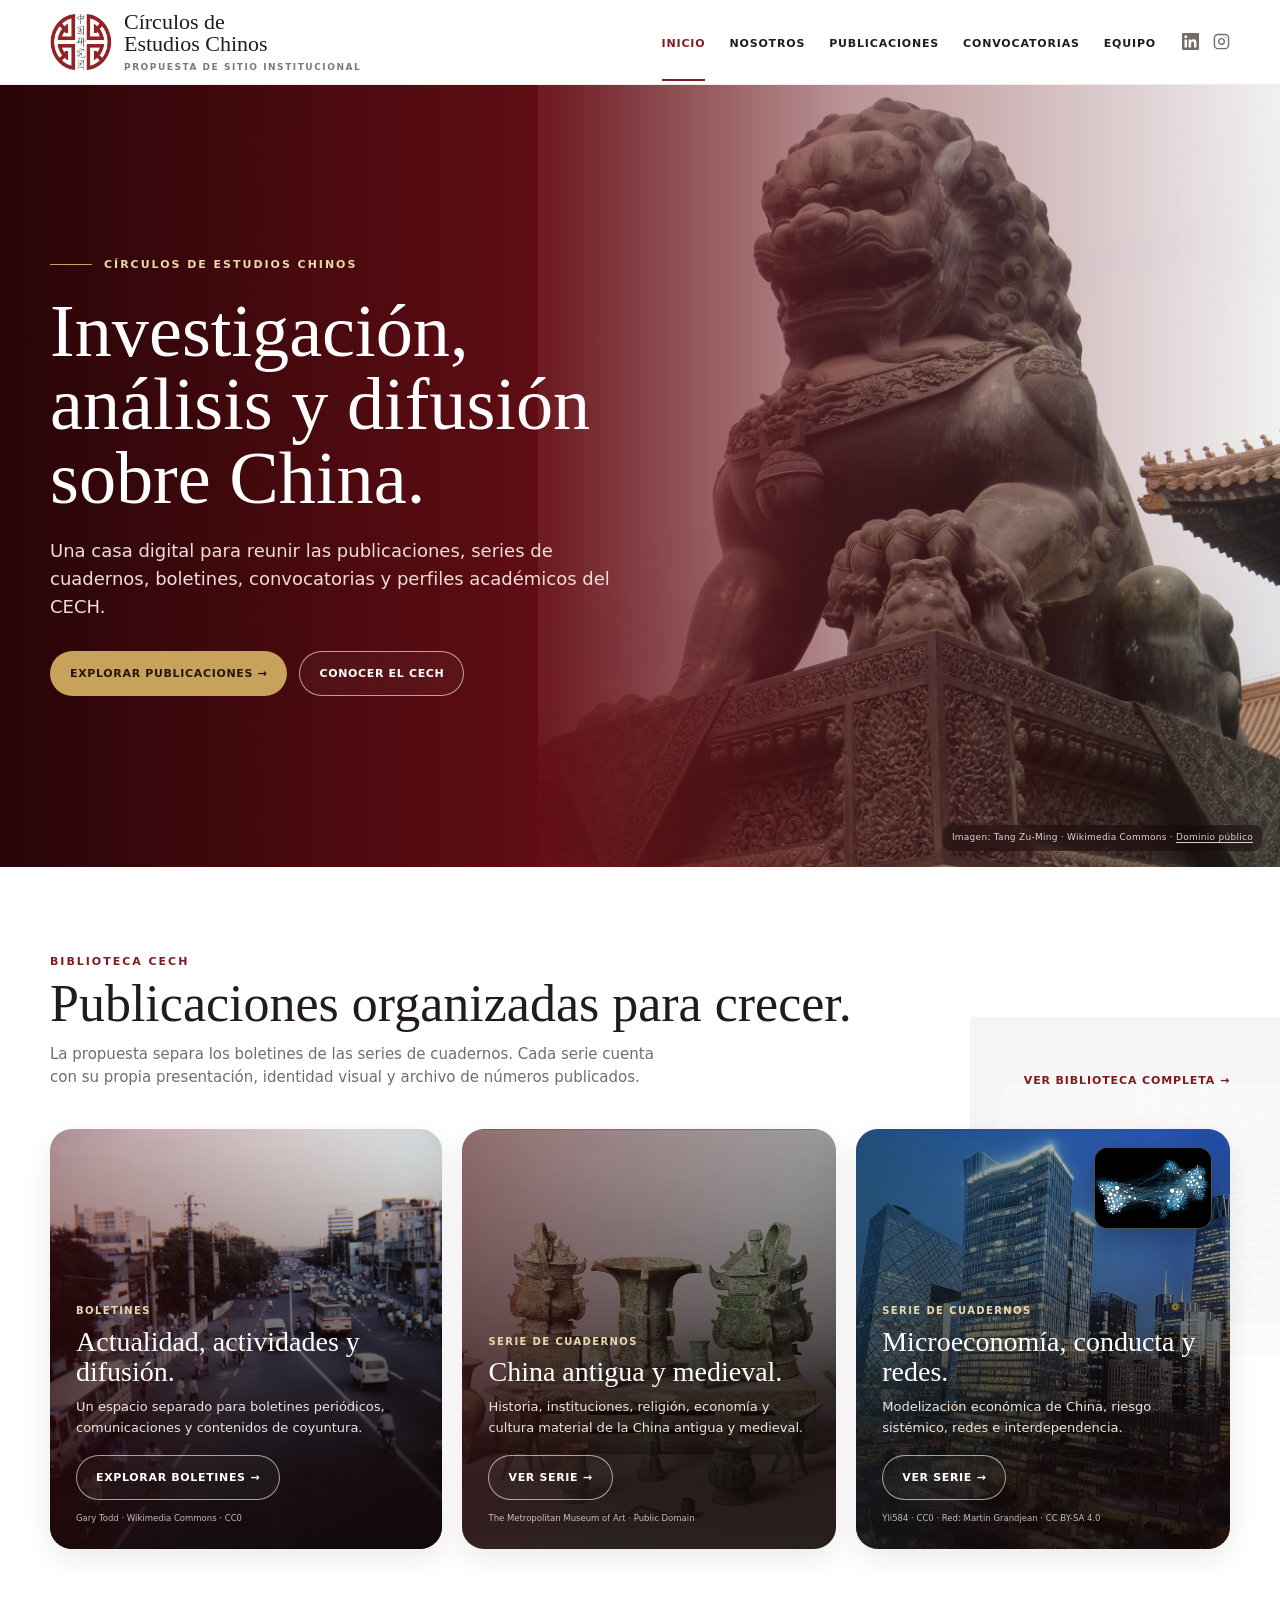
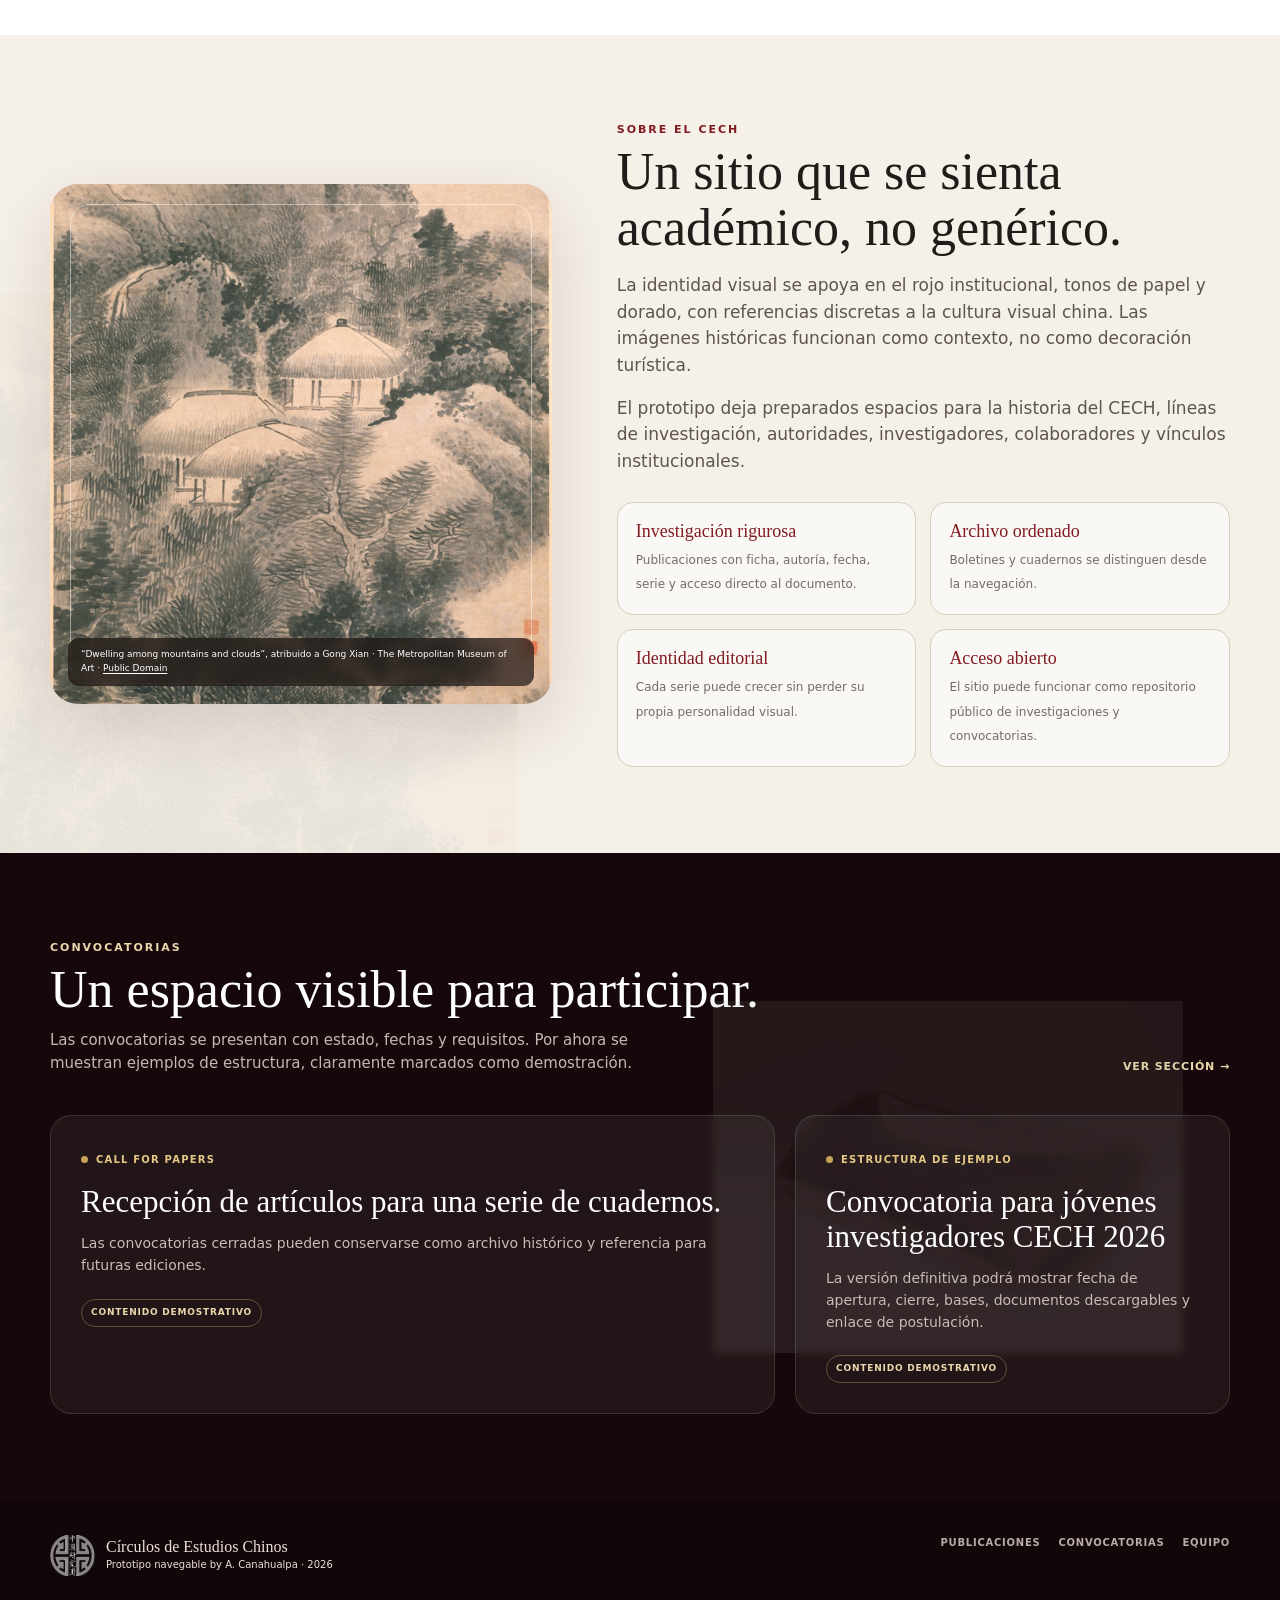
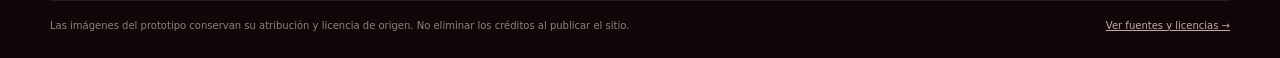
==== index.html @ 1ea5c6ee "update update" ====
<!doctype html>
<html lang="es">
    <head>
        <meta charset="utf-8">
        <meta name="viewport" content="width=device-width,initial-scale=1">
        <meta name="description" content="Propuesta navegable del sitio institucional del CECH.">
        <title>CECH — Círculos de Estudios Chinos</title>
        <link href="./assets/images/CECH-ICON.png" rel="icon">
        <link rel="stylesheet" href="./assets/css/styles.css">
    </head>
    <body>
        <header class="site-header">
            <div class="container nav">
            <a class="brand" href="./">
                <img src="./assets/images/Logo-CECH-main.png" alt="Logo CECH">
                <div class="brand-name">Círculos de<br>Estudios Chinos
                    <small>Propuesta de sitio institucional</small>
                </div>
            </a>
            <button class="menu-btn" aria-label="Abrir menú">☰</button>
            <nav class="navlinks">
                <a href="./" class="active">Inicio</a>
                <a href="./#nosotros" class="">Nosotros</a>
                <a href="./publicaciones/" class="">Publicaciones</a>
                <a href="./convocatorias/" class="">Convocatorias</a>
                <a href="./equipo/" class="">Equipo</a>
                <div class="social-links">
                    <a href="#" target="_blank" rel="noopener" aria-label="LinkedIn del CECH">
                        <svg viewBox="0 0 24 24" fill="currentColor"><path d="M20.447 20.452h-3.554v-5.569c0-1.328-.027-3.037-1.852-3.037-1.853 0-2.136 1.445-2.136 2.939v5.667H9.351V9h3.414v1.561h.046c.477-.9 1.637-1.85 3.37-1.85 3.601 0 4.267 2.37 4.267 5.455v6.286zM5.337 7.433c-1.144 0-2.063-.926-2.063-2.065 0-1.138.92-2.063 2.063-2.063 1.14 0 2.064.925 2.064 2.063 0 1.139-.925 2.065-2.064 2.065zm1.782 13.019H3.555V9h3.564v11.452zM22.225 0H1.771C.792 0 0 .774 0 1.729v20.542C0 23.227.792 24 1.771 24h20.451C23.2 24 24 23.227 24 22.271V1.729C24 .774 23.2 0 22.222 0h.003z"/></svg>
                    </a>
                    <a href="#" target="_blank" rel="noopener" aria-label="Instagram del CECH">
                        <svg viewBox="0 0 24 24" fill="none" stroke="currentColor" stroke-width="2" stroke-linecap="round" stroke-linejoin="round"><rect x="2" y="2" width="20" height="20" rx="5" ry="5"/><path d="M16 11.37A4 4 0 1 1 12.63 8 4 4 0 0 1 16 11.37z"/><line x1="17.5" y1="6.5" x2="17.5" y2="6.5"/></svg>
                    </a>
                </div>
                <!---<a href="./creditos/" class="">Créditos</a>--->
            </nav>
            </div>
        </header>
            <main>
                <section class="home-hero" id="inicio">
                    <img class="hero-photo" src="./assets/images/leon-guardian-ciudad-prohibida.png" alt="León guardián de bronce en la Ciudad Prohibida de Beijing">
                    <div class="container hero-inner">
                        <div class="hero-copy">
                            <div class="hero-eyebrow">Círculos de Estudios Chinos</div>
                            <h1>Investigación, análisis y difusión sobre China.</h1>
                            <p>Una casa digital para reunir las publicaciones, series de cuadernos, boletines, convocatorias y perfiles académicos del CECH.</p>
                            <div class="actions">
                                <a class="btn btn-gold" href="publicaciones/">Explorar publicaciones →</a>
                                <a class="btn btn-light" href="#nosotros">Conocer el CECH</a>
                            </div>
                        </div>
                    </div>
                    <div class="hero-credit">Imagen: Tang Zu-Ming · Wikimedia Commons · 
                        <a href="https://commons.wikimedia.org/wiki/File:Beijing_Forbidden_City_Imperial_Guardian_Lions.jpg" target="_blank" rel="noopener">Dominio público</a>
                    </div>
                </section>
<!---------------------------- Inicio Biblioteca CECH ------------------------------------>
                <section class="publication-hub">
                    <div class="container">
                        <div class="section-head">
                        <div>
                            <div class="kicker">Biblioteca CECH</div>
                            <h2 class="section-title">Publicaciones organizadas para crecer.</h2>
                            <p class="section-desc">La propuesta separa los boletines de las series de cuadernos. Cada serie 
                                cuenta con su propia presentación, identidad visual y archivo de números publicados.</p>
                        </div>
                            <a class="section-link" href="./publicaciones/">Ver biblioteca completa →</a>
                        </div>
                        <div class="hub-grid">
                            <a class="hub-card wine" href="./publicaciones#boletines">
                                <img src="./assets/images/beijing-calle-1991.png" alt="Calle de Beijing en 1991">
                                <div class="hub-content">
                                    <div class="hub-label">Boletines</div>
                                    <h3>Actualidad, actividades y difusión.</h3>
                                    <p>Un espacio separado para boletines periódicos, comunicaciones y contenidos de coyuntura.</p>
                                    <span class="btn btn-light">Explorar boletines →</span>
                                    <div class="inline-credit">Gary Todd · Wikimedia Commons · CC0</div>
                                </div>
                            </a>
                                <a class="hub-card wine" href="./publicaciones/serie-china-antigua/">
                                    <img src="./assets/images/conjunto-ritual-bronce.jpg" alt="Conjunto ritual de bronce de China antigua">
                                    <div class="hub-content">
                                        <div class="hub-label">Serie de cuadernos</div>
                                        <h3>China antigua y medieval.</h3>
                                        <p>Historia, instituciones, religión, economía y cultura material de la China antigua y medieval.</p>
                                        <span class="btn btn-light">Ver serie →</span>
                                        <div class="inline-credit">The Metropolitan Museum of Art · Public Domain</div>
                                    </div>
                                </a>
                            <a class="hub-card petrol" href="./publicaciones/serie-microeconomia/">
                                <img src="./assets/images/beijing-guomao-cbd.png" alt="Distrito financiero Guomao de Beijing">
                                <div class="network-chip">
                                    <img src="./assets/images/red-social-visualizacion.png" alt="Visualización de red"></div>
                                <div class="hub-content">
                                    <div class="hub-label">Serie de cuadernos</div>
                                    <h3>Microeconomía, conducta y redes.</h3>
                                    <p>Modelización económica de China, riesgo sistémico, redes e interdependencia.</p>
                                    <span class="btn btn-light">Ver serie →</span>
                                    <div class="inline-credit">Yli584 · CC0 · Red: Martin Grandjean · CC BY-SA 4.0</div>
                                </div>
                            </a>
                        </div>
                    </div>
                </section><!--Fin Biblioteca CECH------------>
<!----------------------------------- Inicio Nosotros CECH-------------------------------->
                <section class="about" id="nosotros">
                    <div class="container about-grid">
                        <div class="art-panel">
                            <img src="./assets/images/paisaje-montanas-nubes.jpg" alt="Paisaje chino de montañas y nubes">
                            <div class="art-caption">“Dwelling among mountains and clouds”, atribuido a Gong Xian · The Metropolitan Museum of Art · 
                                <a href="https://www.metmuseum.org/art/collection/search/49133" target="_blank" rel="noopener">Public Domain</a>
                            </div>
                        </div>
                        <div class="about-copy">
                            <div class="kicker">Sobre el CECH</div>
                            <h2 class="section-title">Un sitio que se sienta académico, no genérico.</h2>
                            <p>La identidad visual se apoya en el rojo institucional, tonos de papel y dorado, con referencias 
                                discretas a la cultura visual china. Las imágenes históricas funcionan como contexto, no como 
                                decoración turística.</p>
                            <p>El prototipo deja preparados espacios para la historia del CECH, líneas de investigación, 
                                autoridades, investigadores, colaboradores y vínculos institucionales.</p>
                            <div class="value-grid">
                                <div class="value"><b>Investigación rigurosa</b>
                                    <span>Publicaciones con ficha, autoría, fecha, serie y acceso directo al documento.</span>
                                </div>
                                <div class="value">
                                    <b>Archivo ordenado</b>
                                    <span>Boletines y cuadernos se distinguen desde la navegación.</span>
                                </div>
                                <div class="value">
                                    <b>Identidad editorial</b>
                                    <span>Cada serie puede crecer sin perder su propia personalidad visual.</span>
                                </div>
                                <div class="value">
                                    <b>Acceso abierto</b>
                                    <span>El sitio puede funcionar como repositorio público de investigaciones y convocatorias.</span>
                                </div>
                            </div>
                        </div>
                    </div>
                </section><!--Fin Nosotros CECH------------>
<!----------------------------------- Inicio Convocatoria CECH-------------------------------->
                <section class="calls-home">
                    <div class="container">
                        <div class="section-head">
                            <div>
                                <div class="kicker">Convocatorias</div>
                                <h2 class="section-title">Un espacio visible para participar.</h2>
                                <p class="section-desc">Las convocatorias se presentan con estado, fechas y requisitos. Por ahora se muestran ejemplos de estructura, claramente marcados como demostración.</p>
                            </div>
                            <a class="section-link" style="color:#ead8ad" href="./convocatorias/">Ver sección →</a>
                        </div>
                        <div class="call-grid">
                            <!--Primer globo Convocatoria CECH------------>
                            <div class="call-card">
                                <div class="status">Call for papers</div>
                                <h3>Recepción de artículos para una serie de cuadernos.</h3>
                                <p>Las convocatorias cerradas pueden conservarse como archivo histórico y referencia para futuras ediciones.</p>
                                <span class="demo">Contenido demostrativo</span>
                            </div><!--Fin Primer globo Convocatoria CECH------------>
                            <!--Segundo globo Convocatoria CECH------------>
                            <div class="call-card">
                                <div class="status">Estructura de ejemplo</div>
                                <h3>Convocatoria para jóvenes investigadores CECH 2026</h3>
                                <p>La versión definitiva podrá mostrar fecha de apertura, cierre, bases, documentos descargables y enlace de postulación.</p>
                                <span class="demo">Contenido demostrativo</span>
                            </div><!--Fin Segundo globo Convocatoria CECH------------>
                        </div>
                    </div>
                </section><!--Fin Convocatoria CECH------------>
            </main>
            <footer class="site-footer">
                <div class="container">
                    <div class="footer-top">
                        <div class="footer-brand">
                            <img src="./assets/images/Logo-CECH-main.png" alt="">
                            <div><b>Círculos de Estudios Chinos</b><br>
                                <span>Prototipo navegable by A. Canahualpa · 2026</span>
                            </div>
                        </div>
                        <div class="footer-links">
                            <a href="./publicaciones/">Publicaciones</a>
                            <a href="./convocatorias/">Convocatorias</a>
                            <a href="./equipo/">Equipo</a>
                            <!---<a href="./creditos/">Créditos visuales</a>--->
                        </div>
                    </div>
                    <div class="footer-credit-note">
                        <span>Las imágenes del prototipo conservan su atribución y licencia de origen. No eliminar los créditos al publicar el sitio.</span>
                        <span><a href="./creditos/">Ver fuentes y licencias →</a></span>
                    </div>
                </div>
            </footer>
        <script src="./assets/js/main.js"></script>
    </body>
</html>
---- assets/css/styles.css ----
:root{
  --wine:#821b22;
  --wine-dark:#4b0d12;
  --wine-deep:#27080b;
  --gold:#c7a25b;
  --gold-light:#ead8ad;
  --ink:#211c19;
  --muted:#746c67;
  --paper:#f5f0e8;
  --paper-2:#ece3d7;
  --white:#fff;
  --line:#ded4ca;
  --petrol:#173f4a;
  --petrol-2:#0d2830;
  --shadow:0 24px 70px rgba(51,24,20,.14);
  --shadow-sm:0 10px 28px rgba(51,24,20,.09);
  --radius:22px;
}
*{box-sizing:border-box}
html{scroll-behavior:smooth}
body{margin:0;color:var(--ink);background:#fff;font-family:Inter,ui-sans-serif,system-ui,-apple-system,BlinkMacSystemFont,"Segoe UI",sans-serif;line-height:1.55}
img{display:block;max-width:100%}
a{color:inherit;text-decoration:none}
button{font:inherit}
.container{width:min(1180px,calc(100% - 42px));margin:auto}
.serif{font-family:Georgia,"Times New Roman",serif}
.kicker{text-transform:uppercase;letter-spacing:.18em;font-size:11px;font-weight:800;color:var(--wine)}
.muted{color:var(--muted)}

/* NAV */
.site-header{position:sticky;top:0;z-index:80;background:rgba(255,255,255,.94);backdrop-filter:blur(16px);border-bottom:1px solid rgba(130,27,34,.09)}
.nav{height:84px;display:flex;align-items:center;justify-content:space-between;gap:28px}
.brand{display:flex;align-items:center;gap:12px;min-width:275px}
.brand img{width:62px;height:62px;object-fit:contain}
.brand-name{font:22px/1 Georgia,"Times New Roman",serif}
.brand-name small{display:block;font:700 9px/1.2 Inter,ui-sans-serif,system-ui;text-transform:uppercase;letter-spacing:.17em;color:#817772;margin-top:7px}
.navlinks{display:flex;align-items:center;gap:24px;font-size:11px;text-transform:uppercase;letter-spacing:.075em;font-weight:800}
.navlinks a{padding:32px 0 27px;border-bottom:2px solid transparent;transition:.2s}
.navlinks a:hover,.navlinks a.active{color:var(--wine);border-bottom-color:var(--wine)}
.social-links{display:flex;align-items:center;gap:14px;margin-left:2px}
.social-links a{padding:0!important;border-bottom:0!important;display:flex;align-items:center;color:var(--muted)}
.social-links a:hover{color:var(--wine);border-bottom:0!important}
.social-links svg{width:17px;height:17px}
.menu-btn{display:none;border:0;background:transparent;color:var(--wine);font-size:27px;cursor:pointer}

/* BUTTONS */
.actions{display:flex;gap:12px;flex-wrap:wrap}
.btn{display:inline-flex;align-items:center;justify-content:center;gap:9px;border-radius:999px;padding:13px 19px;border:1px solid transparent;text-transform:uppercase;letter-spacing:.06em;font-size:11px;font-weight:850;transition:.2s;cursor:pointer}
.btn:hover{transform:translateY(-2px)}
.btn-gold{background:var(--gold);color:#25150c}.btn-gold:hover{background:#d4b36e}
.btn-wine{background:var(--wine);color:#fff}.btn-wine:hover{background:#6d141a}
.btn-light{border-color:rgba(255,255,255,.6);color:#fff;background:rgba(255,255,255,.035)}.btn-light:hover{background:#fff;color:var(--wine)}
.btn-outline{border-color:#cdbeb5;color:var(--wine);background:#fff}.btn-outline:hover{background:#f8f1eb}

/* HERO HOME */
.home-hero{position:relative;overflow:hidden;background:var(--wine-deep);color:#fff;min-height:610px}
.home-hero:before{content:"";position:absolute;inset:0;background:linear-gradient(90deg,rgba(40,5,8,.98) 0%,rgba(101,14,20,.94) 43%,rgba(101,14,20,.45) 66%,rgba(19,6,7,.06) 100%);z-index:2}
.home-hero:after{content:"";position:absolute;inset:0;z-index:1;background-image:url('../images/patron-nubes-ming.jpg');background-size:440px auto;opacity:.055;mix-blend-mode:screen}
.hero-photo{position:absolute;right:0;top:0;width:58%;height:100%;object-fit:cover;object-position:center 41%;filter:saturate(.82) contrast(1.04)}
.hero-inner{position:relative;z-index:3;min-height:610px;display:flex;align-items:center}
.hero-copy{width:min(650px,58%);padding:70px 0}
.hero-eyebrow{display:flex;align-items:center;gap:12px;text-transform:uppercase;letter-spacing:.18em;font-size:11px;font-weight:800;color:var(--gold-light)}
.hero-eyebrow:before{content:"";width:42px;height:1px;background:var(--gold)}
.hero-copy h1{font:500 clamp(48px,5.8vw,78px)/.99 Georgia,"Times New Roman",serif;margin:22px 0 22px}
.hero-copy p{font-size:18px;max-width:570px;color:#f0ddd9;margin:0 0 30px}
.hero-credit{position:absolute;z-index:4;right:18px;bottom:16px;font-size:9px;letter-spacing:.03em;color:rgba(255,255,255,.82);background:rgba(22,5,7,.48);padding:6px 9px;border-radius:8px;backdrop-filter:blur(5px)}
.hero-credit a{text-decoration:underline;text-underline-offset:2px}

/* GENERAL SECTIONS */
section{padding:86px 0}
.section-head{display:flex;justify-content:space-between;gap:28px;align-items:end;margin-bottom:40px}
.section-title{font:500 clamp(34px,4.2vw,52px)/1.07 Georgia,"Times New Roman",serif;margin:6px 0 0}
.section-desc{max-width:630px;color:var(--muted);margin:11px 0 0;font-size:15px}
.section-link{white-space:nowrap;color:var(--wine);font-size:11px;text-transform:uppercase;letter-spacing:.08em;font-weight:850}
.section-link:hover{text-decoration:underline;text-underline-offset:4px}

/* HOME PUBLISHING HUB */
.publication-hub{background:#fff;position:relative;overflow:hidden}
.publication-hub:before{content:"";position:absolute;right:-120px;top:150px;width:430px;height:340px;background:url('../images/relieve-pabellon-han.jpg') center/cover no-repeat;opacity:.035;filter:grayscale(1);pointer-events:none}
.hub-grid{display:grid;grid-template-columns:1.05fr 1fr 1fr;gap:20px;position:relative}
.hub-card{position:relative;min-height:420px;border-radius:22px;overflow:hidden;color:#fff;box-shadow:var(--shadow-sm);isolation:isolate}
.hub-card img{position:absolute;inset:0;width:100%;height:100%;object-fit:cover;transition:transform .5s ease;z-index:-3}
.hub-card:hover img{transform:scale(1.035)}
.hub-card:after{content:"";position:absolute;inset:0;z-index:-2;background:linear-gradient(180deg,rgba(10,7,6,.08),rgba(19,8,8,.88) 83%)}
.hub-card.wine:before{content:"";position:absolute;inset:0;z-index:-1;background:linear-gradient(120deg,rgba(113,13,20,.35),transparent 60%)}
.hub-card.petrol:before{content:"";position:absolute;inset:0;z-index:-1;background:linear-gradient(120deg,rgba(13,54,65,.58),transparent 60%)}
.hub-content{position:absolute;left:26px;right:26px;bottom:25px}
.hub-label{font-size:10px;text-transform:uppercase;letter-spacing:.14em;font-weight:850;color:var(--gold-light)}
.hub-content h3{font:500 28px/1.08 Georgia,"Times New Roman",serif;margin:8px 0 10px}
.hub-content p{font-size:13px;color:#eee4de;margin:0 0 17px}
.inline-credit{font-size:8.5px;color:rgba(255,255,255,.72);margin-top:13px;line-height:1.35}
.inline-credit a{text-decoration:underline;text-underline-offset:2px}
.network-chip{position:absolute;right:18px;top:18px;width:118px;height:82px;border:1px solid rgba(255,255,255,.28);border-radius:14px;overflow:hidden;background:#050a0c;box-shadow:0 8px 25px rgba(0,0,0,.25)}
.network-chip img{width:100%;height:100%;object-fit:cover;position:static;transform:none!important}

/* ABOUT / VALUES */
.about{background:var(--paper);position:relative;overflow:hidden}
.about:after{content:"";position:absolute;left:-20px;bottom:-90px;width:540px;height:650px;background:url('../images/paisaje-montanas-nubes.jpg') center/cover no-repeat;opacity:.07;filter:sepia(.2)}
.about-grid{display:grid;grid-template-columns:.9fr 1.1fr;gap:65px;align-items:center;position:relative;z-index:2}
.art-panel{min-height:520px;border-radius:28px;overflow:hidden;position:relative;box-shadow:var(--shadow);background:#dbd0c3}
.art-panel img{width:100%;height:100%;position:absolute;inset:0;object-fit:cover}
.art-panel:after{content:"";position:absolute;inset:0;border:1px solid rgba(255,255,255,.45);margin:20px;border-radius:20px}
.art-caption{position:absolute;left:18px;right:18px;bottom:18px;background:rgba(28,20,17,.72);color:#fff;padding:10px 13px;border-radius:11px;font-size:9px;z-index:2;backdrop-filter:blur(6px)}
.art-caption a{text-decoration:underline;text-underline-offset:2px}
.about-copy p{font-size:17px;color:#5d554f}
.value-grid{display:grid;grid-template-columns:1fr 1fr;gap:14px;margin-top:28px}
.value{padding:18px;border:1px solid #d9cec2;border-radius:16px;background:rgba(255,255,255,.54)}
.value b{font:500 18px/1.15 Georgia,"Times New Roman",serif;color:var(--wine);display:block;margin-bottom:5px}
.value span{font-size:12px;color:var(--muted)}

/* CALLS HOME */
.calls-home{background:#16080a;color:#fff;position:relative;overflow:hidden}
.calls-home:before{content:"";position:absolute;inset:0;background:url('../images/tintero-caracter-viento.jpg') right 12% center/470px auto no-repeat;opacity:.10;filter:grayscale(1);pointer-events:none}
.calls-home .kicker{color:var(--gold-light)}
.calls-home .section-desc{color:#c7b7b2}
.call-grid{display:grid;grid-template-columns:1.25fr .75fr;gap:20px;position:relative}
.call-card{border:1px solid rgba(255,255,255,.13);background:rgba(255,255,255,.055);border-radius:21px;padding:30px;backdrop-filter:blur(4px)}
.status{display:inline-flex;align-items:center;gap:8px;color:#e5c886;text-transform:uppercase;letter-spacing:.12em;font-size:10px;font-weight:850}
.status:before{content:"";width:7px;height:7px;background:var(--gold);border-radius:50%}
.call-card h3{font:500 31px/1.13 Georgia,"Times New Roman",serif;margin:13px 0 10px}
.call-card p{color:#c9bbb7;font-size:14px}
.demo{display:inline-flex;border:1px solid rgba(199,162,91,.42);color:var(--gold-light);border-radius:999px;padding:6px 9px;text-transform:uppercase;font-size:9px;letter-spacing:.09em;font-weight:800;margin-top:8px}

/* PAGE HERO */
.page-hero{position:relative;overflow:hidden;min-height:390px;background:#2c0b0e;color:#fff;display:flex;align-items:end}
.page-hero .backdrop{position:absolute;inset:0;width:100%;height:100%;object-fit:cover;filter:saturate(.78)}
.page-hero:after{content:"";position:absolute;inset:0;background:linear-gradient(90deg,rgba(43,7,10,.96),rgba(84,13,18,.82) 47%,rgba(25,11,12,.25))}
.page-hero-content{position:relative;z-index:2;padding:75px 0 58px;max-width:790px}
.page-hero .kicker{color:var(--gold-light)}
.page-hero h1{font:500 clamp(45px,5.6vw,72px)/1 Georgia,"Times New Roman",serif;margin:12px 0 18px}
.page-hero p{font-size:17px;color:#f0dfda;max-width:680px;margin:0}
.page-credit{position:absolute;z-index:3;right:18px;bottom:14px;font-size:8.5px;color:rgba(255,255,255,.82);background:rgba(0,0,0,.42);padding:6px 9px;border-radius:8px}
.page-credit a{text-decoration:underline}

/* PUBLICATIONS PAGE */
.pub-intro{background:var(--paper)}
.pub-types{display:grid;grid-template-columns:.85fr 1.15fr;gap:22px}
.type-card{border-radius:24px;overflow:hidden;position:relative;min-height:380px;color:#fff;box-shadow:var(--shadow-sm)}
.type-card img{position:absolute;inset:0;width:100%;height:100%;object-fit:cover}
.type-card:after{content:"";position:absolute;inset:0;background:linear-gradient(180deg,transparent,rgba(28,8,10,.92))}
.type-body{position:absolute;z-index:2;left:28px;right:28px;bottom:26px}
.type-body h2{font:500 34px/1 Georgia,"Times New Roman",serif;margin:8px 0 11px}
.type-body p{font-size:13px;color:#eee2dd;max-width:580px}
.series-section{position:relative;overflow:hidden;background:#fff}
.series-section:before{content:"";position:absolute;left:-140px;bottom:-80px;width:510px;height:390px;background:url('../images/relieve-pabellon-han.jpg') center/cover no-repeat;opacity:.035}
.series-list{display:grid;gap:28px;position:relative}
.series-row{display:grid;grid-template-columns:.9fr 1.1fr;min-height:385px;border:1px solid var(--line);border-radius:24px;overflow:hidden;background:#fff;box-shadow:var(--shadow-sm)}
.series-row.reverse{grid-template-columns:1.1fr .9fr}.series-row.reverse .series-image{order:2}
.series-image{position:relative;overflow:hidden;background:#ddd}
.series-image>img{width:100%;height:100%;object-fit:cover;position:absolute;inset:0}
.series-image:after{content:"";position:absolute;inset:0;background:linear-gradient(180deg,transparent 55%,rgba(23,10,8,.72))}
.series-image .inline-credit{position:absolute;left:15px;right:15px;bottom:12px;z-index:2}
.series-copy{padding:45px 46px;display:flex;flex-direction:column;justify-content:center}
.series-copy h2{font:500 36px/1.05 Georgia,"Times New Roman",serif;margin:9px 0 15px}
.series-copy p{color:var(--muted);font-size:15px}
.tags{display:flex;gap:7px;flex-wrap:wrap;margin:10px 0 22px}
.tag{border:1px solid #d7cbbf;color:#635853;padding:6px 9px;border-radius:999px;font-size:10px;font-weight:750}
.series-copy .meta{font-size:11px;color:#897f79;margin-bottom:17px}
.archive{background:var(--paper)}
.archive-grid{display:grid;grid-template-columns:repeat(2,1fr);gap:22px}
.issue-card{background:#fff;border:1px solid var(--line);border-radius:21px;overflow:hidden;display:grid;grid-template-columns:255px 1fr;box-shadow:0 8px 30px rgba(44,22,18,.06)}
.issue-cover{background:linear-gradient(180deg,#f8f4ef,#ebe2d7);min-height:380px;display:flex;align-items:center;justify-content:center;padding:16px}.issue-cover img{width:100%;height:100%;object-fit:contain;object-position:center;filter:drop-shadow(0 14px 28px rgba(44,22,18,.12))}
.issue-body{padding:27px;display:flex;flex-direction:column}
.issue-series{font-size:9px;color:var(--wine);text-transform:uppercase;letter-spacing:.11em;font-weight:850}
.issue-body h3{font:500 24px/1.12 Georgia,"Times New Roman",serif;margin:8px 0 12px}
.issue-body p{font-size:12.5px;color:var(--muted)}
.issue-meta{font-size:11px;color:#8b817b;margin-top:auto;padding-top:13px}
.issue-actions{display:flex;gap:9px;flex-wrap:wrap;margin-top:16px}

/* SERIES PAGES */
.series-hero{min-height:480px}
.series-summary{background:#fff;position:relative;overflow:hidden}
.series-summary.antigua:after{content:"";position:absolute;right:-50px;bottom:-120px;width:470px;height:470px;background:url('../images/teja-han.png') center/contain no-repeat;opacity:.055}
.series-summary.micro:after{content:"";position:absolute;right:-60px;bottom:-70px;width:520px;height:390px;background:url('../images/red-social-visualizacion.png') center/contain no-repeat;opacity:.045}
.summary-grid{display:grid;grid-template-columns:1fr .85fr;gap:60px;align-items:start;position:relative;z-index:2}
.lede{font:500 29px/1.28 Georgia,"Times New Roman",serif;color:#3a302b;margin-top:0}
.body-copy{font-size:16px;color:#635b56}
.side-note{padding:24px;border-left:3px solid var(--gold);background:var(--paper);border-radius:0 18px 18px 0}
.side-note h3{font:500 22px/1.1 Georgia,"Times New Roman",serif;margin:0 0 10px;color:var(--wine)}
.side-note p{font-size:13px;color:var(--muted);margin:0}
.series-feature{background:var(--paper)}
.feature-grid{display:grid;grid-template-columns:330px 1fr;gap:52px;align-items:center}
.feature-cover{border-radius:17px;overflow:hidden;box-shadow:var(--shadow);border:1px solid #d9cdc1}.feature-cover img{width:100%;height:auto}
.feature-copy h2{font:500 41px/1.08 Georgia,"Times New Roman",serif;margin:7px 0 15px}
.feature-copy p{color:var(--muted);font-size:15px}
.feature-meta{display:grid;grid-template-columns:130px 1fr;gap:7px 20px;margin:22px 0;font-size:12px}
.feature-meta b{color:#554944}.feature-meta span{color:#827872}
.visual-notes{background:#fff}
.visual-grid{display:grid;grid-template-columns:repeat(3,1fr);gap:18px}
.visual-card{border:1px solid var(--line);border-radius:18px;overflow:hidden;background:#fff}
.visual-card .pic{height:210px;position:relative;overflow:hidden;background:#ddd}
.visual-card .pic img{width:100%;height:100%;object-fit:cover}
.visual-card .text{padding:18px}.visual-card h3{font:500 20px/1.1 Georgia,"Times New Roman",serif;margin:0 0 7px}.visual-card p{font-size:12px;color:var(--muted);margin:0}
.visual-card .credit-dark{font-size:8px;color:#827872;margin-top:12px}.visual-card .credit-dark a{text-decoration:underline}
.network-panel{background:#081116;position:relative}.network-panel img{object-fit:contain!important;padding:6px}

/* CONVOCATORIAS PAGE */
.calls-page{background:var(--paper)}
.call-list{display:grid;grid-template-columns:1fr 1fr;gap:20px}
.call-box{background:#fff;border:1px solid var(--line);border-radius:20px;padding:28px;box-shadow:0 8px 28px rgba(44,22,18,.05)}
.call-box h2{font:500 27px/1.12 Georgia,"Times New Roman",serif;margin:12px 0 10px}.call-box p{color:var(--muted);font-size:13px}.call-box .status{color:var(--wine)}
.call-box .status{display:inline-flex;align-items:center;gap:8px}
.call-box .status:before{content:"";width:7px;height:7px;border-radius:50%;background:var(--muted)}
.call-box .status.is-open:before{background:#2f7a4b}
.call-box .status.is-closed:before{background:var(--petrol)}
.info-panel{margin-top:25px;border-radius:20px;background:#fff;border:1px solid var(--line);padding:25px;color:var(--muted);font-size:13px}

/* TEAM */
.team-page{background:#fff}
.team-note{max-width:760px;color:var(--muted);margin-bottom:30px}
.team-grid{display:grid;grid-template-columns:repeat(3,1fr);gap:19px}
.team-card{border:1px solid var(--line);border-radius:20px;padding:26px;background:#fff;box-shadow:0 7px 24px rgba(44,22,18,.045)}
.avatar{width:74px;height:74px;border-radius:50%;display:grid;place-items:center;background:linear-gradient(145deg,#e7d5bd,#c7a25b);color:var(--wine);font:500 26px Georgia,"Times New Roman",serif;margin-bottom:18px}
.team-card h3{font:500 22px/1.1 Georgia,"Times New Roman",serif;margin:0 0 5px}.role{font-size:10px;text-transform:uppercase;letter-spacing:.1em;font-weight:850;color:var(--wine)}.team-card p{font-size:12px;color:var(--muted)}

/* CREDITS */
.credits{background:var(--paper)}
.credit-intro{max-width:800px;color:var(--muted);font-size:15px;margin-bottom:32px}
.credit-list{display:grid;gap:14px}
.credit-item{display:grid;grid-template-columns:150px 1fr;gap:22px;background:#fff;border:1px solid var(--line);border-radius:17px;padding:15px}
.credit-thumb{height:108px;border-radius:11px;overflow:hidden;background:#ddd}.credit-thumb img{width:100%;height:100%;object-fit:cover}
.credit-info h3{font:500 19px/1.1 Georgia,"Times New Roman",serif;margin:3px 0 7px}.credit-info p{font-size:12px;color:var(--muted);margin:4px 0}.license{display:inline-block;margin-top:4px;border:1px solid #dacdc1;border-radius:999px;padding:4px 8px;font-size:9px;font-weight:800;color:var(--wine)}
.credit-info a{color:var(--wine);text-decoration:underline;text-underline-offset:2px}

/* FOOTER */
.site-footer{background:#120708;color:#b9aba6;padding:35px 0 25px;font-size:10px}
.footer-top{display:flex;justify-content:space-between;gap:35px;align-items:flex-start}
.footer-brand{display:flex;gap:11px;align-items:center;color:#eee0db}.footer-brand img{width:45px;filter:grayscale(1) brightness(3);opacity:.75}.footer-brand b{font:500 16px Georgia,"Times New Roman",serif}.footer-links{display:flex;gap:18px;flex-wrap:wrap;text-transform:uppercase;letter-spacing:.075em;font-weight:750}.footer-links a:hover{color:#fff}.footer-credit-note{border-top:1px solid rgba(255,255,255,.09);margin-top:24px;padding-top:17px;color:#8f807b;display:flex;justify-content:space-between;gap:20px}.footer-credit-note a{color:#c8aaa3;text-decoration:underline}

/* RESPONSIVE */
@media(max-width:1000px){
  .navlinks{display:none;position:absolute;top:84px;left:0;right:0;background:#fff;flex-direction:column;align-items:flex-start;padding:20px 28px;gap:2px;box-shadow:0 14px 30px rgba(0,0,0,.09);border-bottom:1px solid var(--line)}.navlinks.open{display:flex}.navlinks a{padding:10px 0;border:0}.menu-btn{display:block}.brand{min-width:0}
  .home-hero:before{background:linear-gradient(90deg,rgba(40,5,8,.98),rgba(101,14,20,.91) 60%,rgba(52,8,11,.58))}.hero-photo{width:72%;opacity:.55}.hero-copy{width:80%}
  .hub-grid{grid-template-columns:1fr 1fr}.hub-card:first-child{grid-column:1/-1;min-height:340px}.about-grid,.pub-types,.summary-grid{grid-template-columns:1fr}.art-panel{min-height:430px}.call-grid{grid-template-columns:1fr}.series-row,.series-row.reverse{grid-template-columns:1fr}.series-row.reverse .series-image{order:0}.series-image{min-height:320px}.archive-grid{grid-template-columns:1fr}.feature-grid{grid-template-columns:280px 1fr;gap:35px}.visual-grid{grid-template-columns:1fr 1fr}.team-grid{grid-template-columns:1fr 1fr}
}
@media(max-width:680px){
  .container{width:min(100% - 26px,1180px)}.nav{height:72px}.navlinks{top:72px}.brand img{width:52px;height:52px}.brand-name{font-size:17px}.brand-name small{display:none}
  .home-hero,.hero-inner{min-height:570px}.hero-photo{width:100%;opacity:.35;object-position:65% center}.home-hero:before{background:linear-gradient(90deg,rgba(47,7,10,.96),rgba(103,15,21,.78))}.hero-copy{width:100%;padding:65px 0}.hero-copy h1{font-size:46px}.hero-copy p{font-size:15px}.hero-credit{font-size:7.5px;max-width:70%;text-align:right}
  section{padding:67px 0}.section-head{align-items:flex-start;flex-direction:column}.hub-grid{grid-template-columns:1fr}.hub-card:first-child{grid-column:auto}.hub-card{min-height:390px}.about-grid{gap:35px}.art-panel{min-height:360px}.value-grid{grid-template-columns:1fr}
  .page-hero{min-height:350px}.page-hero-content{padding:62px 0 52px}.page-hero h1{font-size:43px}.page-credit{font-size:7px;max-width:80%;text-align:right}
  .series-copy{padding:29px 25px}.series-copy h2{font-size:30px}.issue-card{grid-template-columns:1fr}.issue-cover{height:auto;min-height:0;padding:18px}.issue-cover img{max-height:none;aspect-ratio:auto}.feature-grid{grid-template-columns:1fr}.feature-cover{max-width:310px}.feature-copy h2{font-size:34px}.feature-meta{grid-template-columns:100px 1fr}.visual-grid,.call-list,.team-grid{grid-template-columns:1fr}.credit-item{grid-template-columns:1fr}.credit-thumb{height:170px}.footer-top,.footer-credit-note{flex-direction:column}
}
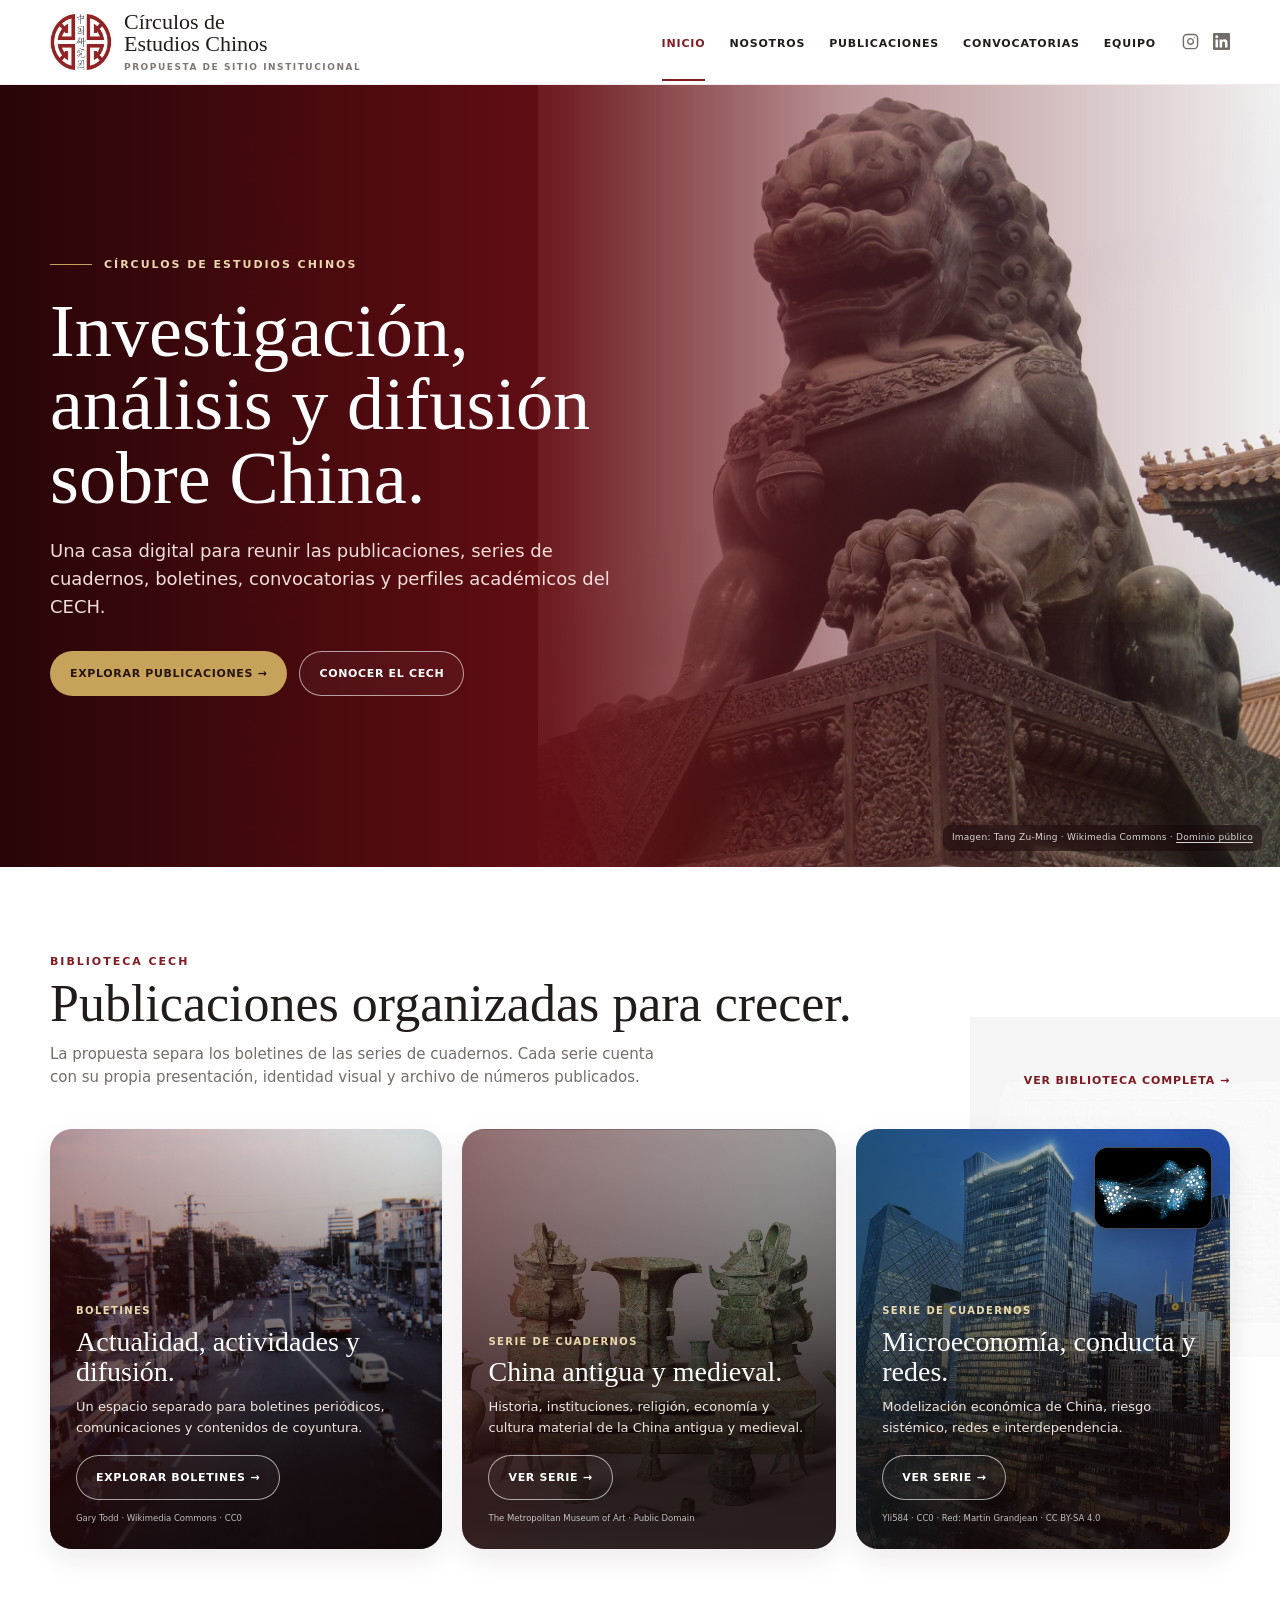
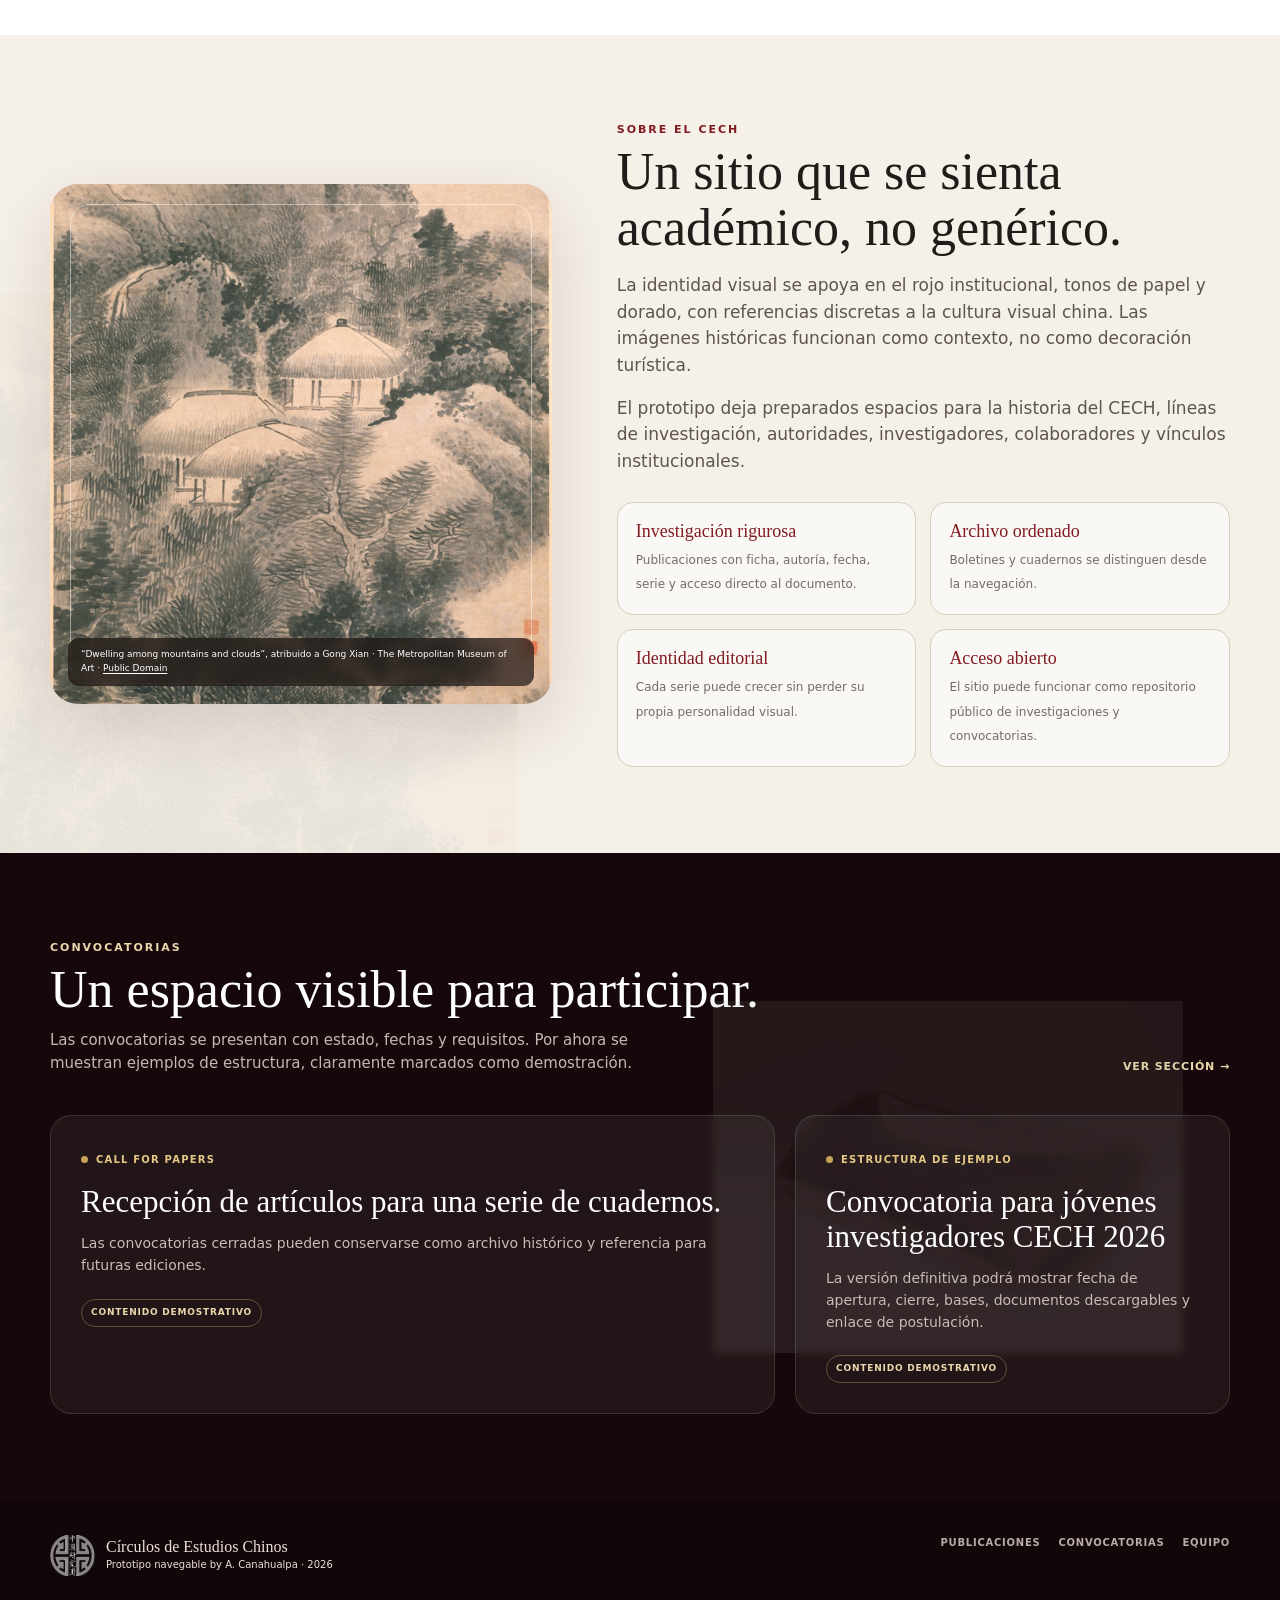
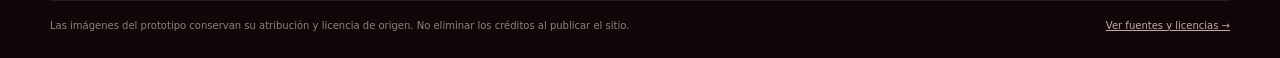
==== commit 8a6be6f1: "update IG ipg" ====
--- a/index.html
+++ b/index.html
@@ -25,11 +25,11 @@
                 <a href="./convocatorias/" class="">Convocatorias</a>
                 <a href="./equipo/" class="">Equipo</a>
                 <div class="social-links">
-                    <a href="#" target="_blank" rel="noopener" aria-label="LinkedIn del CECH">
+                    <a href="https://www.instagram.com/cechpucp/" target="_blank" rel="noopener" aria-label="Instagram del CECH">
+                        <svg viewBox="0 0 24 24" fill="none" stroke="currentColor" stroke-width="2" stroke-linecap="round" stroke-linejoin="round"><rect x="2" y="2" width="20" height="20" rx="5" ry="5"/><path d="M16 11.37A4 4 0 1 1 12.63 8 4 4 0 0 1 16 11.37z"/><line x1="17.5" y1="6.5" x2="17.5" y2="6.5"/></svg>
+                    </a>
+                    <a href="https://www.linkedin.com/company/círculo-de-estudios-chinos-sección-derecho/" target="_blank" rel="noopener" aria-label="LinkedIn del CECH">
                         <svg viewBox="0 0 24 24" fill="currentColor"><path d="M20.447 20.452h-3.554v-5.569c0-1.328-.027-3.037-1.852-3.037-1.853 0-2.136 1.445-2.136 2.939v5.667H9.351V9h3.414v1.561h.046c.477-.9 1.637-1.85 3.37-1.85 3.601 0 4.267 2.37 4.267 5.455v6.286zM5.337 7.433c-1.144 0-2.063-.926-2.063-2.065 0-1.138.92-2.063 2.063-2.063 1.14 0 2.064.925 2.064 2.063 0 1.139-.925 2.065-2.064 2.065zm1.782 13.019H3.555V9h3.564v11.452zM22.225 0H1.771C.792 0 0 .774 0 1.729v20.542C0 23.227.792 24 1.771 24h20.451C23.2 24 24 23.227 24 22.271V1.729C24 .774 23.2 0 22.222 0h.003z"/></svg>
-                    </a>
-                    <a href="#" target="_blank" rel="noopener" aria-label="Instagram del CECH">
-                        <svg viewBox="0 0 24 24" fill="none" stroke="currentColor" stroke-width="2" stroke-linecap="round" stroke-linejoin="round"><rect x="2" y="2" width="20" height="20" rx="5" ry="5"/><path d="M16 11.37A4 4 0 1 1 12.63 8 4 4 0 0 1 16 11.37z"/><line x1="17.5" y1="6.5" x2="17.5" y2="6.5"/></svg>
                     </a>
                 </div>
                 <!---<a href="./creditos/" class="">Créditos</a>--->
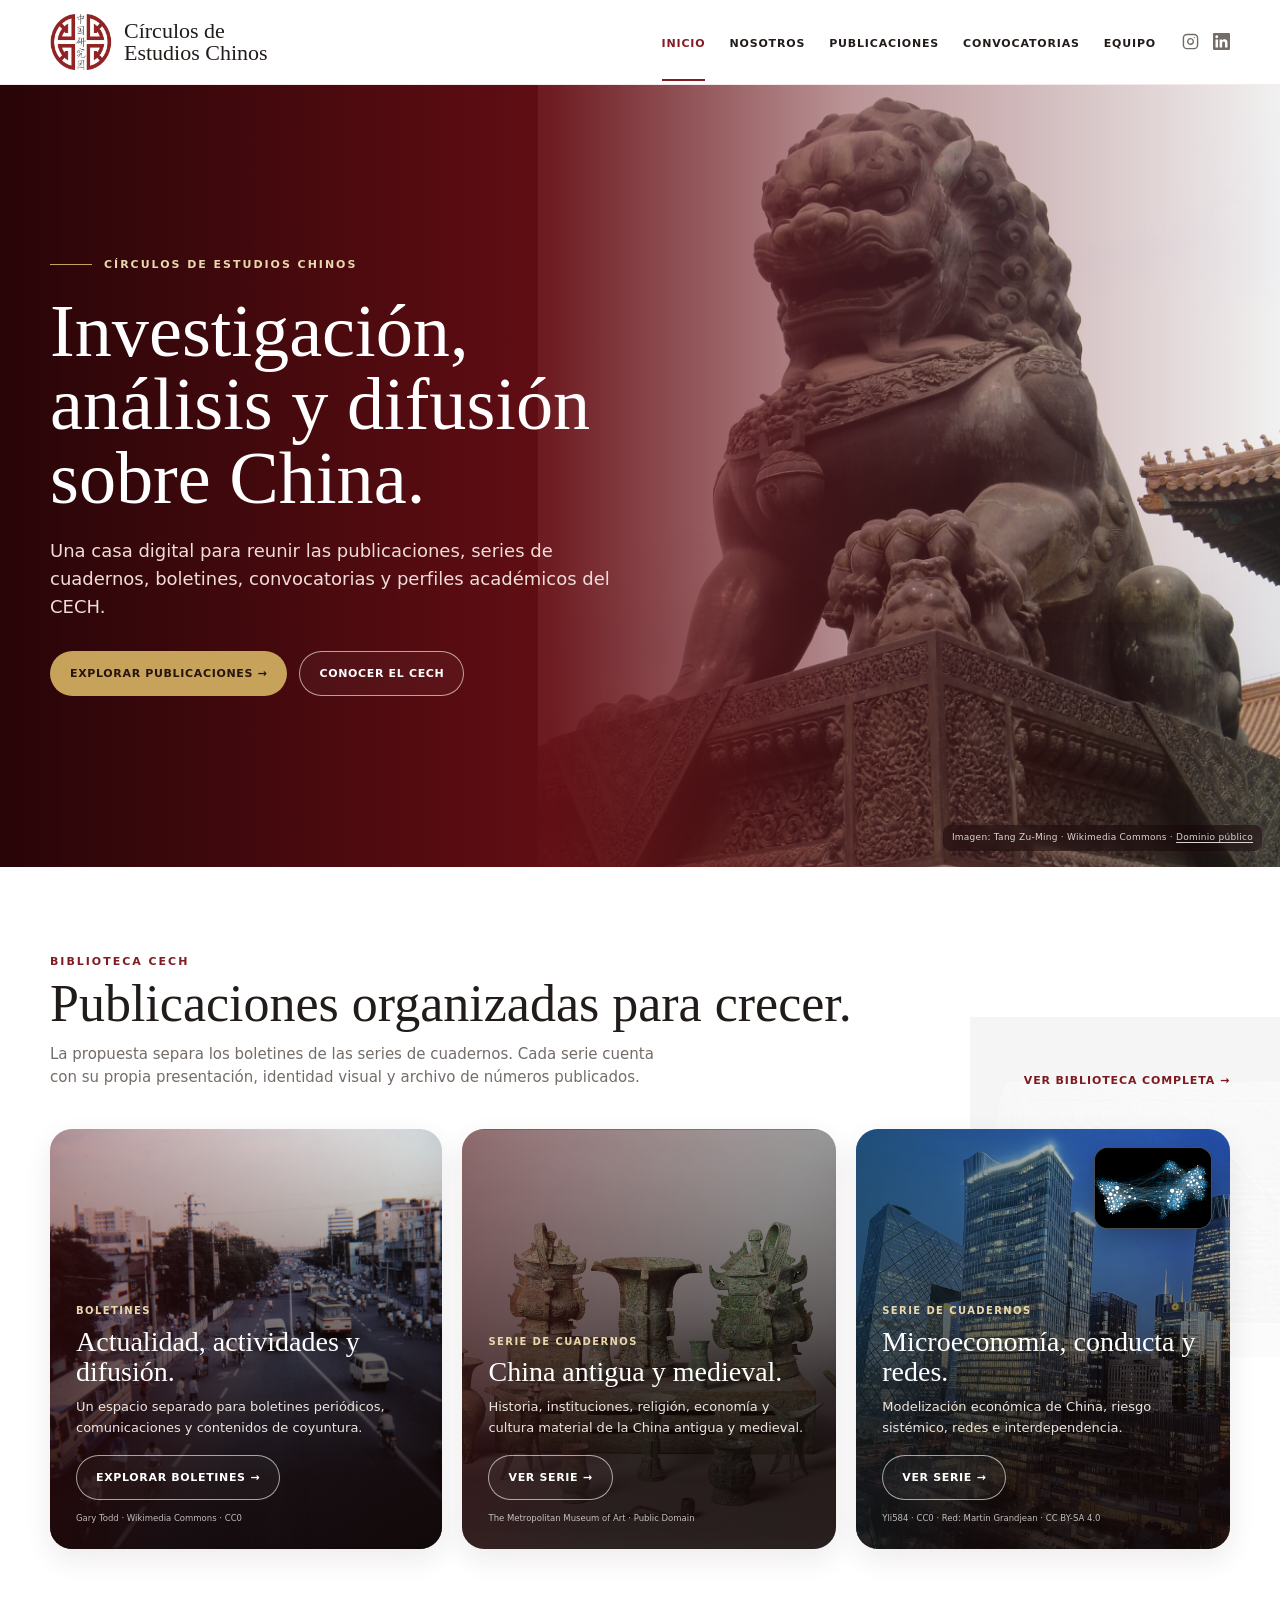
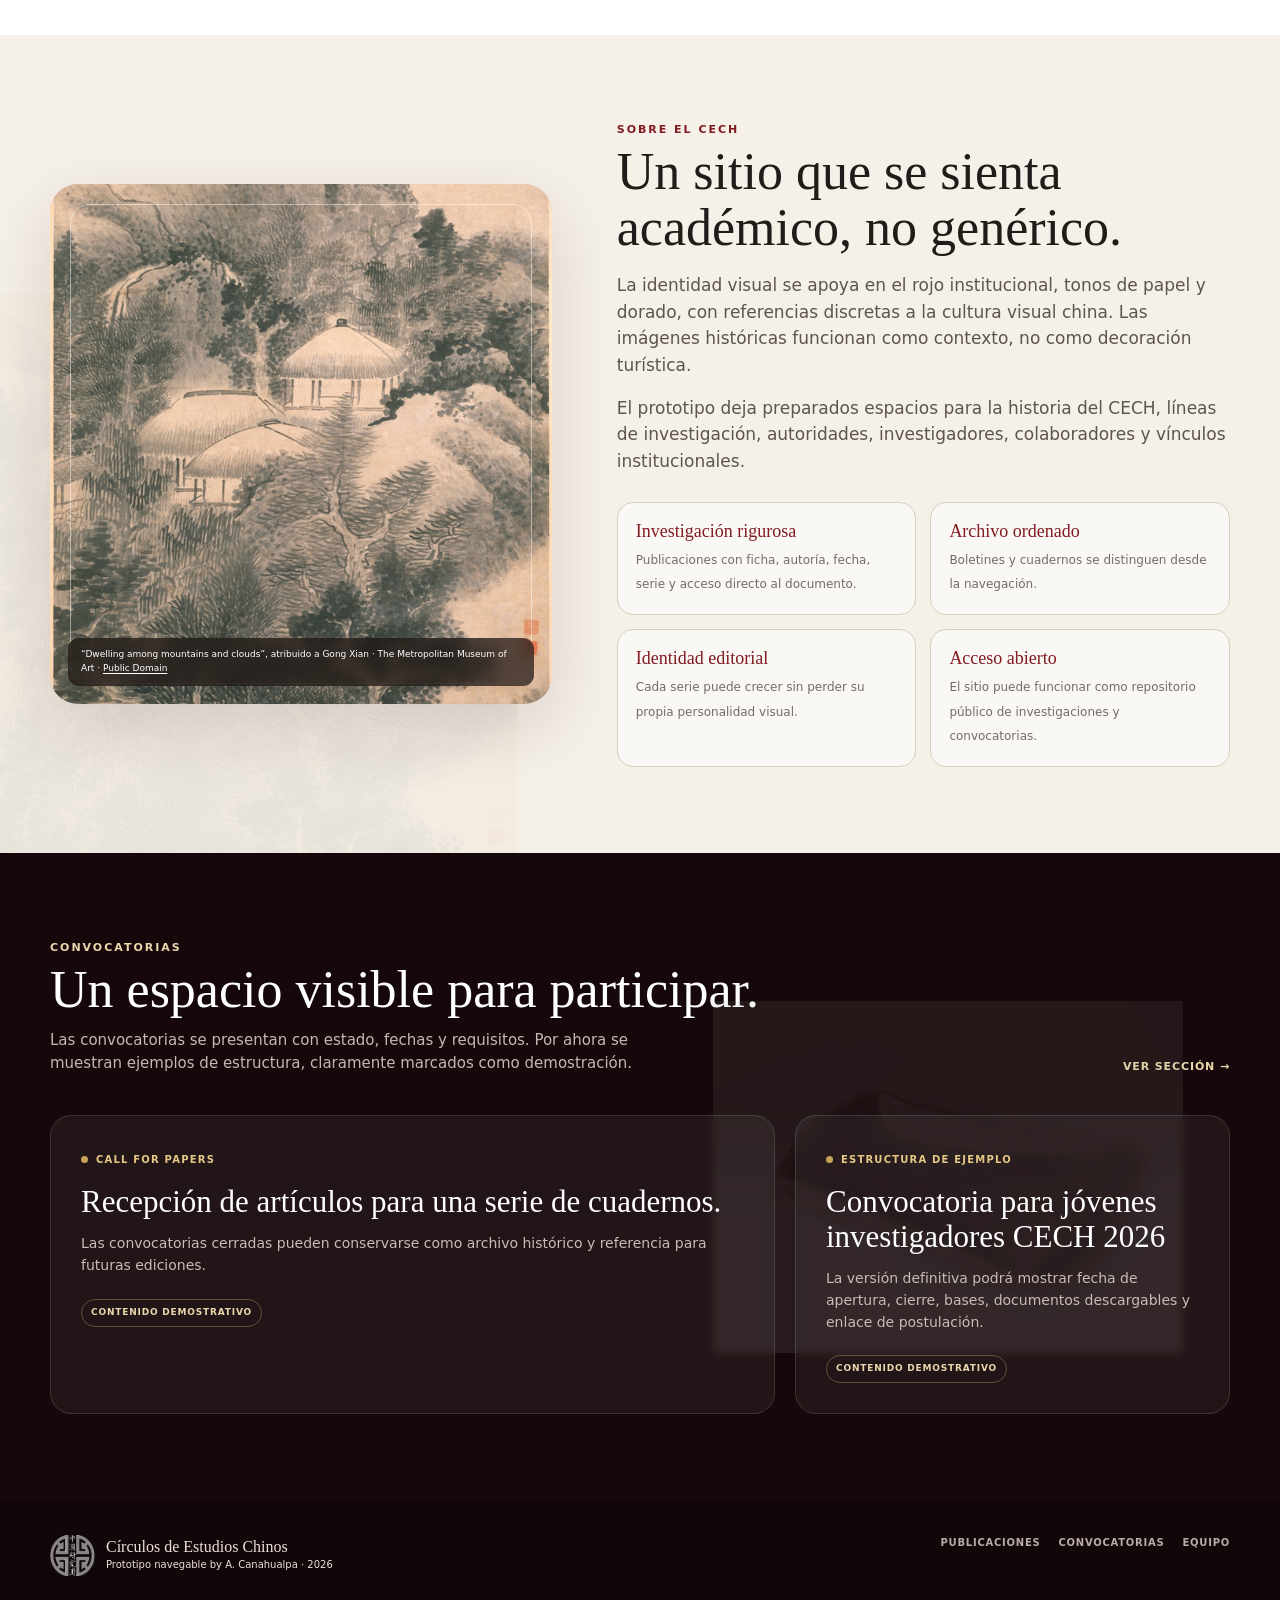
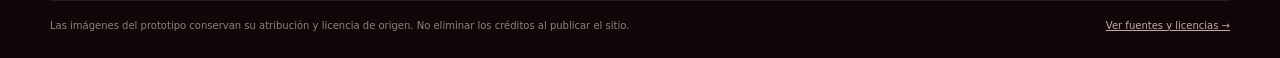
==== commit ef3a57a1: "jkh gjh" ====
--- a/index.html
+++ b/index.html
@@ -3,8 +3,12 @@
     <head>
         <meta charset="utf-8">
         <meta name="viewport" content="width=device-width,initial-scale=1">
-        <meta name="description" content="Propuesta navegable del sitio institucional del CECH.">
+        <meta name="description" content="Los Ciírculos de Estudios Chinos de 
+        la Pontificia Universidad Católica del Perú en colaboración con el Instituto 
+        Confucio promueve el estudio académico multidisciplinario sobre China. 
+        Publicaciones, actividades, eventos y convocatorias">
         <title>CECH — Círculos de Estudios Chinos</title>
+        <meta name="keywords" content="Ciírculos de Estudios Chinos - CECH">
         <link href="./assets/images/CECH-ICON.png" rel="icon">
         <link rel="stylesheet" href="./assets/css/styles.css">
     </head>
@@ -14,7 +18,7 @@
             <a class="brand" href="./">
                 <img src="./assets/images/Logo-CECH-main.png" alt="Logo CECH">
                 <div class="brand-name">Círculos de<br>Estudios Chinos
-                    <small>Propuesta de sitio institucional</small>
+                    <!---<small>Propuesta de sitio institucional</small>--->
                 </div>
             </a>
             <button class="menu-btn" aria-label="Abrir menú">☰</button>
--- a/assets/css/styles.css
+++ b/assets/css/styles.css
@@ -209,7 +209,7 @@
 .team-page{background:#fff}
 .team-note{max-width:760px;color:var(--muted);margin-bottom:30px}
 .team-grid{display:grid;grid-template-columns:repeat(3,1fr);gap:19px}
-.team-card{border:1px solid var(--line);border-radius:20px;padding:26px;background:#fff;box-shadow:0 7px 24px rgba(44,22,18,.045)}
+.team-card{position:relative;border:1px solid var(--line);border-radius:20px;padding:26px;background:#fff;box-shadow:0 7px 24px rgba(44,22,18,.045)}
 .avatar{width:74px;height:74px;border-radius:50%;display:grid;place-items:center;background:linear-gradient(145deg,#e7d5bd,#c7a25b);color:var(--wine);font:500 26px Georgia,"Times New Roman",serif;margin-bottom:18px}
 .team-card h3{font:500 22px/1.1 Georgia,"Times New Roman",serif;margin:0 0 5px}.role{font-size:10px;text-transform:uppercase;letter-spacing:.1em;font-weight:850;color:var(--wine)}.team-card p{font-size:12px;color:var(--muted)}
 
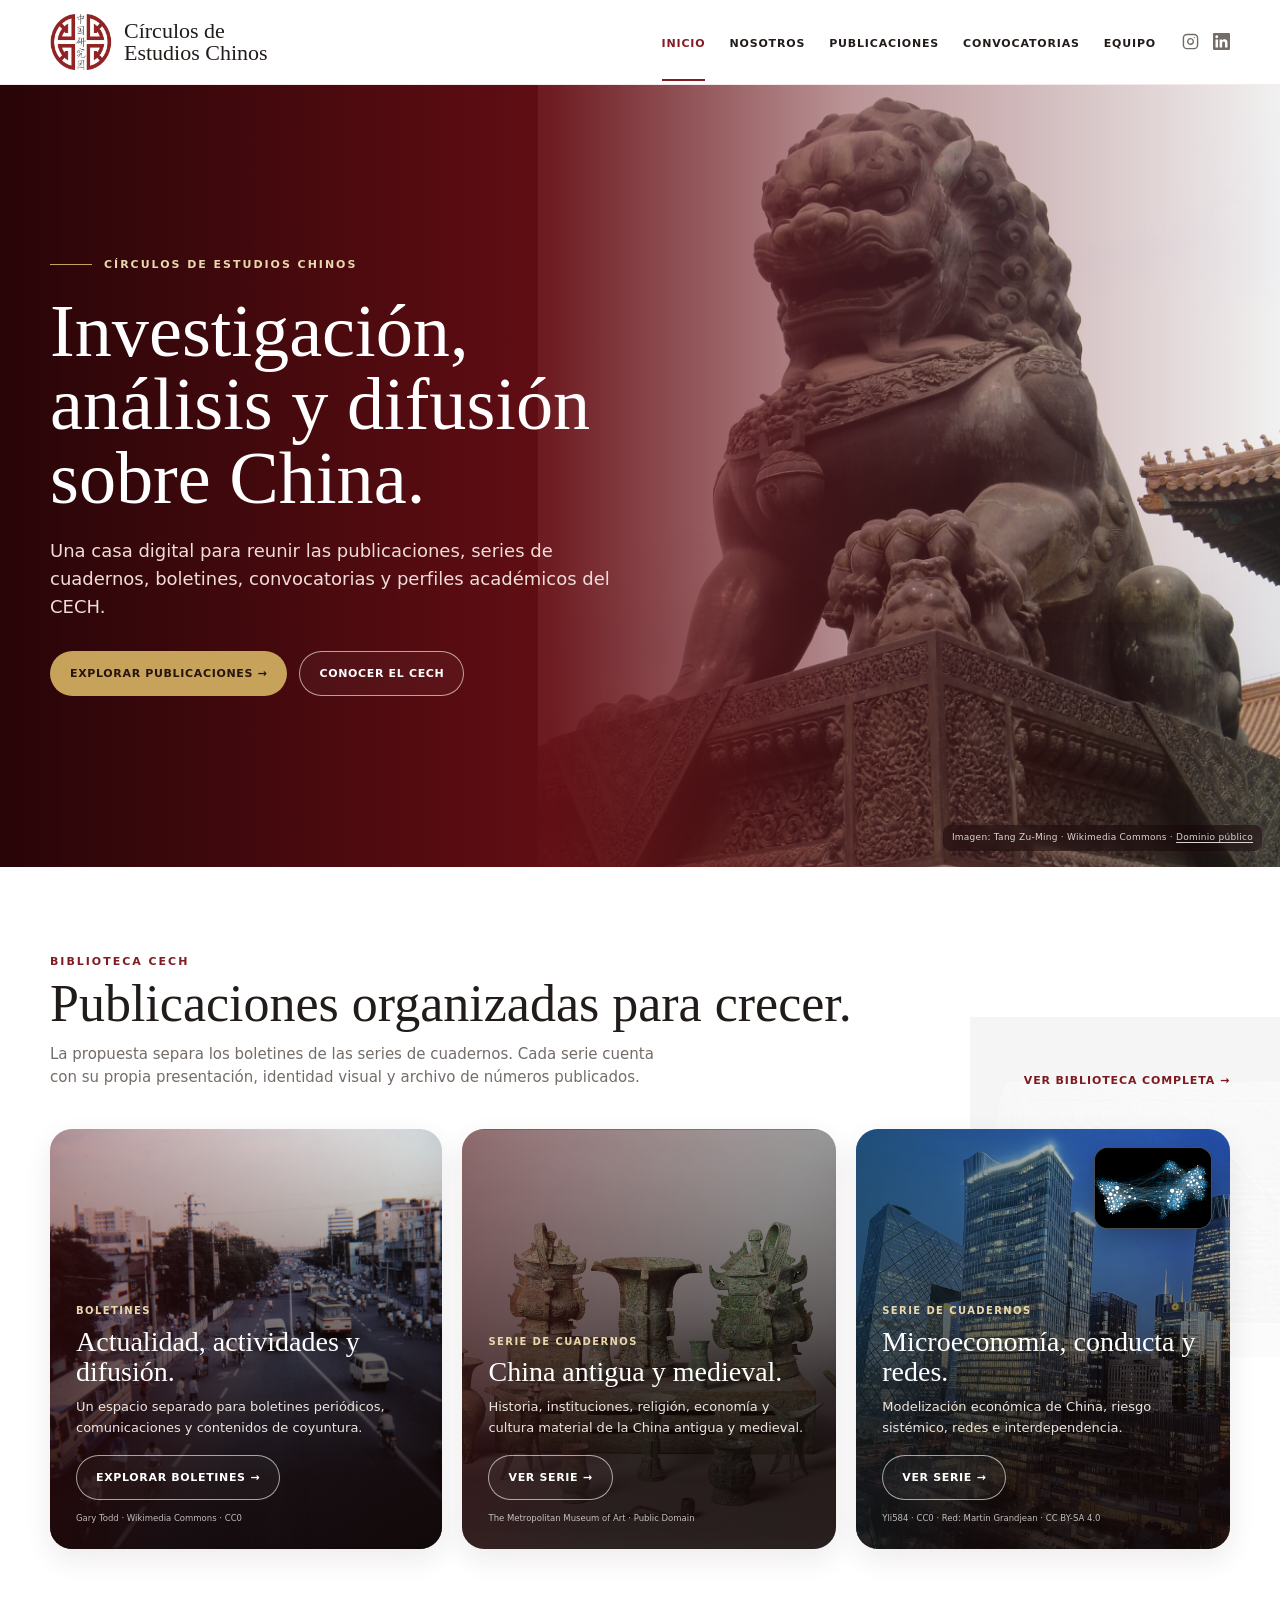
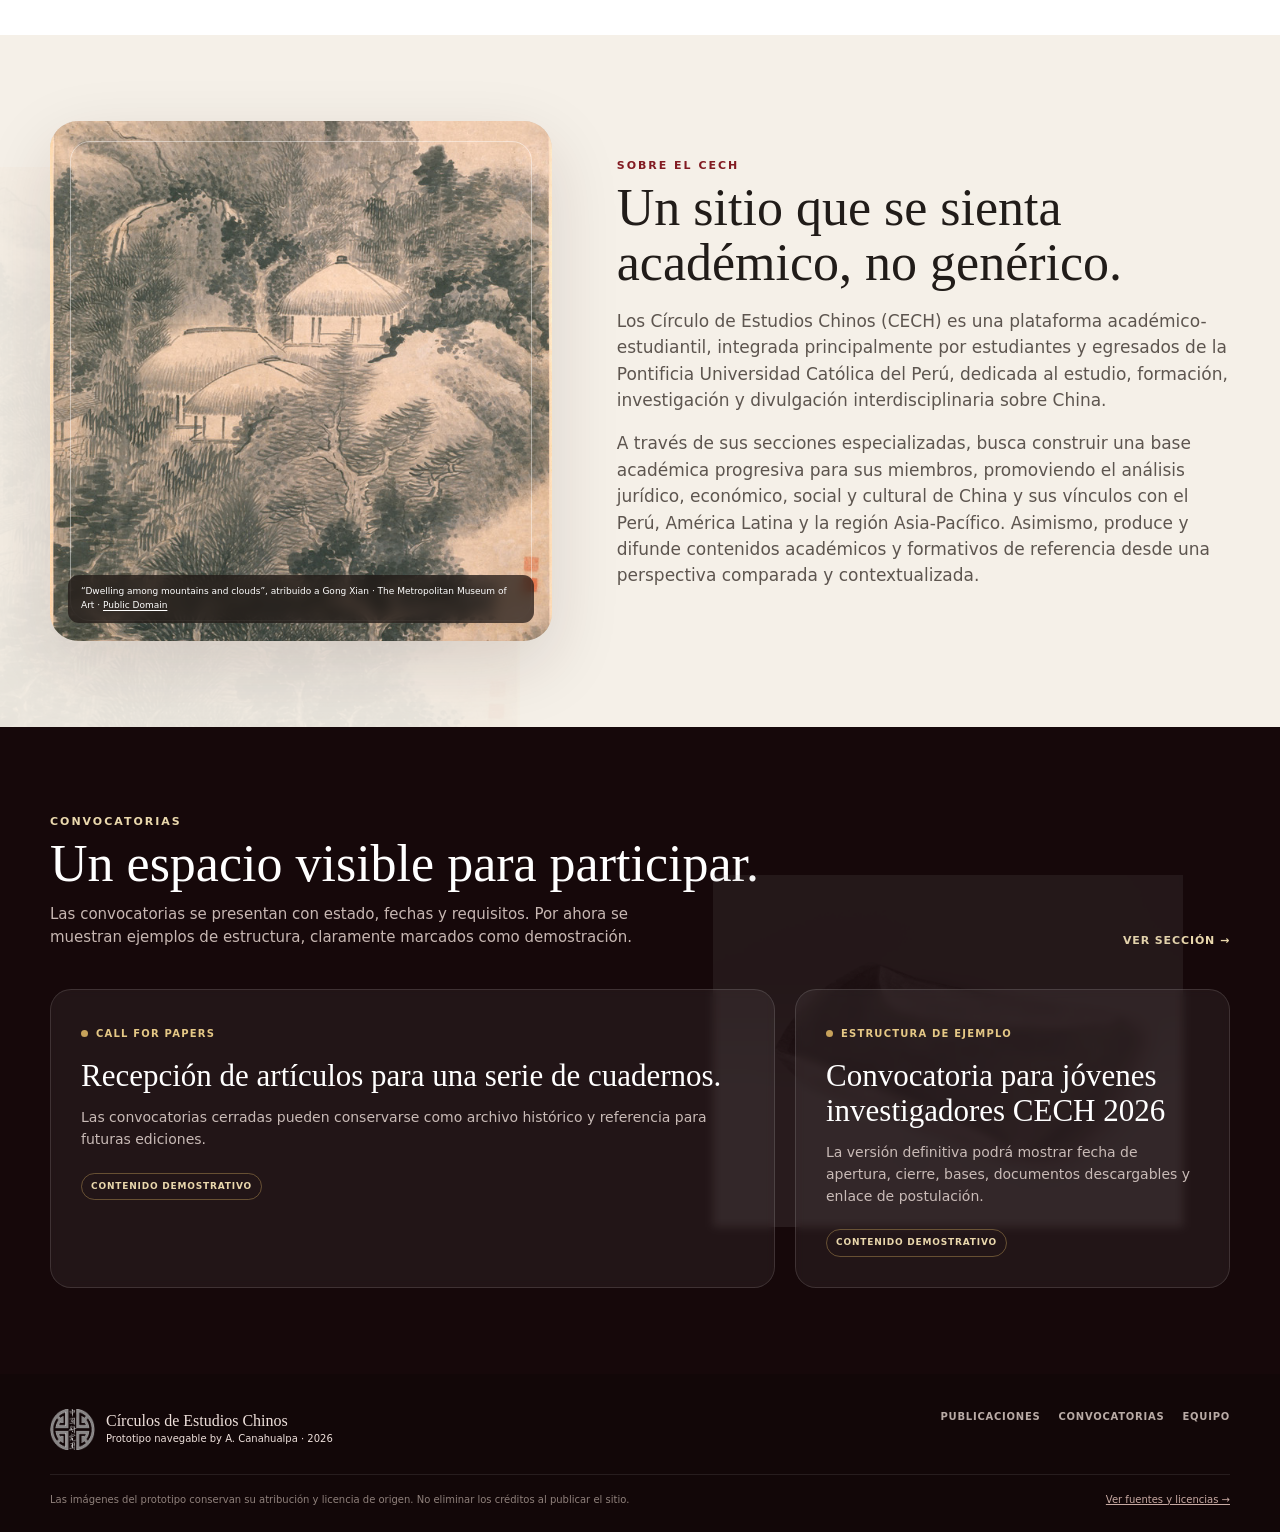
==== commit 764d678b: "fsdfs fsfs" ====
--- a/index.html
+++ b/index.html
@@ -24,7 +24,7 @@
             <button class="menu-btn" aria-label="Abrir menú">☰</button>
             <nav class="navlinks">
                 <a href="./" class="active">Inicio</a>
-                <a href="./#nosotros" class="">Nosotros</a>
+                <a href="./nosotros/" class="">Nosotros</a>
                 <a href="./publicaciones/" class="">Publicaciones</a>
                 <a href="./convocatorias/" class="">Convocatorias</a>
                 <a href="./equipo/" class="">Equipo</a>
@@ -118,12 +118,16 @@
                         <div class="about-copy">
                             <div class="kicker">Sobre el CECH</div>
                             <h2 class="section-title">Un sitio que se sienta académico, no genérico.</h2>
-                            <p>La identidad visual se apoya en el rojo institucional, tonos de papel y dorado, con referencias 
-                                discretas a la cultura visual china. Las imágenes históricas funcionan como contexto, no como 
-                                decoración turística.</p>
-                            <p>El prototipo deja preparados espacios para la historia del CECH, líneas de investigación, 
-                                autoridades, investigadores, colaboradores y vínculos institucionales.</p>
-                            <div class="value-grid">
+                            <p> Los Círculo de Estudios Chinos (CECH) es una plataforma académico-estudiantil, integrada 
+                                principalmente por estudiantes y egresados de la Pontificia Universidad Católica del Perú, 
+                                dedicada al estudio, formación, investigación y divulgación interdisciplinaria sobre 
+                                China.</p>
+                            <p> A través de sus secciones especializadas, busca construir una base académica 
+                                progresiva para sus miembros, promoviendo el análisis jurídico, económico, social y 
+                                cultural de China y sus vínculos con el Perú, América Latina y la región Asia-Pacífico. 
+                                Asimismo, produce y difunde contenidos académicos y formativos de referencia desde 
+                                una perspectiva comparada y contextualizada.</p>
+                            <!--<div class="value-grid">
                                 <div class="value"><b>Investigación rigurosa</b>
                                     <span>Publicaciones con ficha, autoría, fecha, serie y acceso directo al documento.</span>
                                 </div>
@@ -139,7 +143,7 @@
                                     <b>Acceso abierto</b>
                                     <span>El sitio puede funcionar como repositorio público de investigaciones y convocatorias.</span>
                                 </div>
-                            </div>
+                            </div>-->
                         </div>
                     </div>
                 </section><!--Fin Nosotros CECH------------>
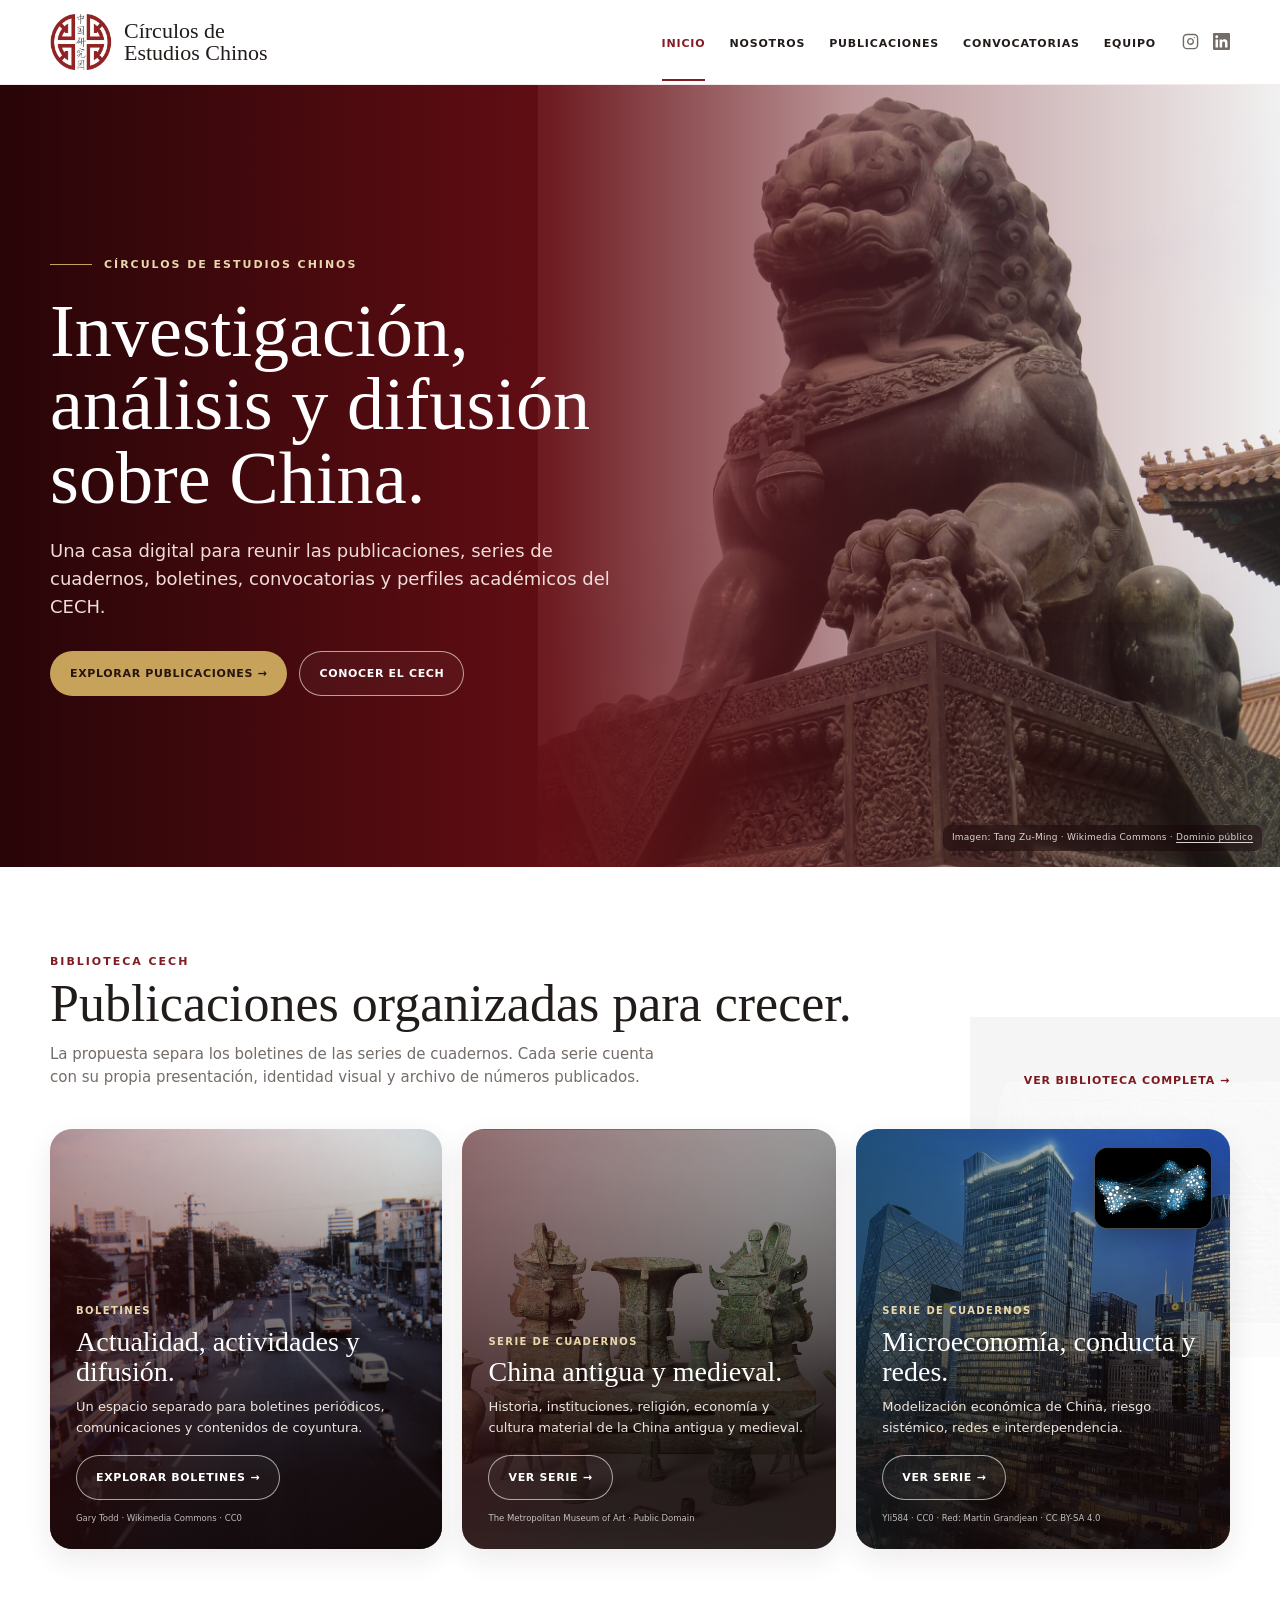
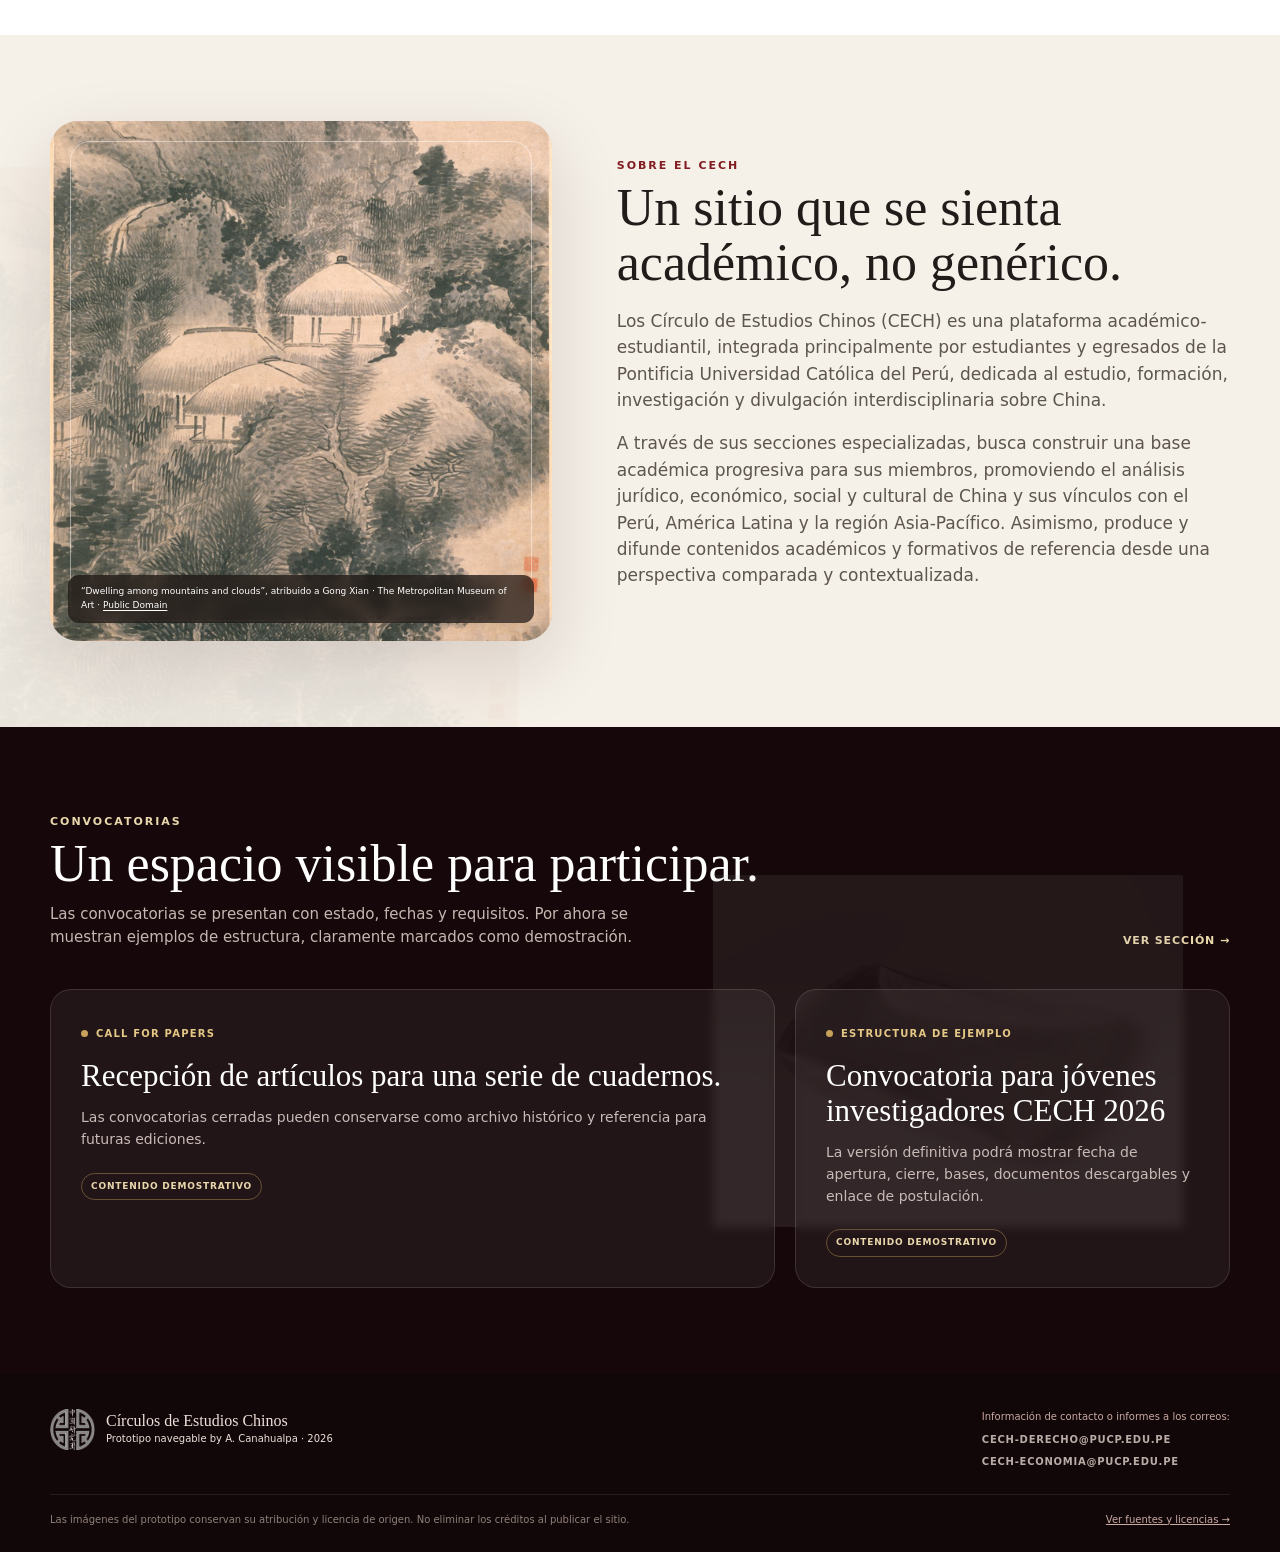
==== commit f9eec430: "ffa fdaafd" ====
--- a/index.html
+++ b/index.html
@@ -186,11 +186,10 @@
                                 <span>Prototipo navegable by A. Canahualpa · 2026</span>
                             </div>
                         </div>
-                        <div class="footer-links">
-                            <a href="./publicaciones/">Publicaciones</a>
-                            <a href="./convocatorias/">Convocatorias</a>
-                            <a href="./equipo/">Equipo</a>
-                            <!---<a href="./creditos/">Créditos visuales</a>--->
+                        <div class="footer-links" style="flex-direction:column;align-items:flex-start;gap:7px">
+                            <span style="text-transform:none;letter-spacing:0;font-weight:400;color:#c8aaa3">Información de contacto o informes a los correos:</span>
+                            <a href="mailto:cech-derecho@pucp.edu.pe">cech-derecho@pucp.edu.pe</a>
+                            <a href="mailto:cech-economia@pucp.edu.pe">cech-economia@pucp.edu.pe</a>
                         </div>
                     </div>
                     <div class="footer-credit-note">
